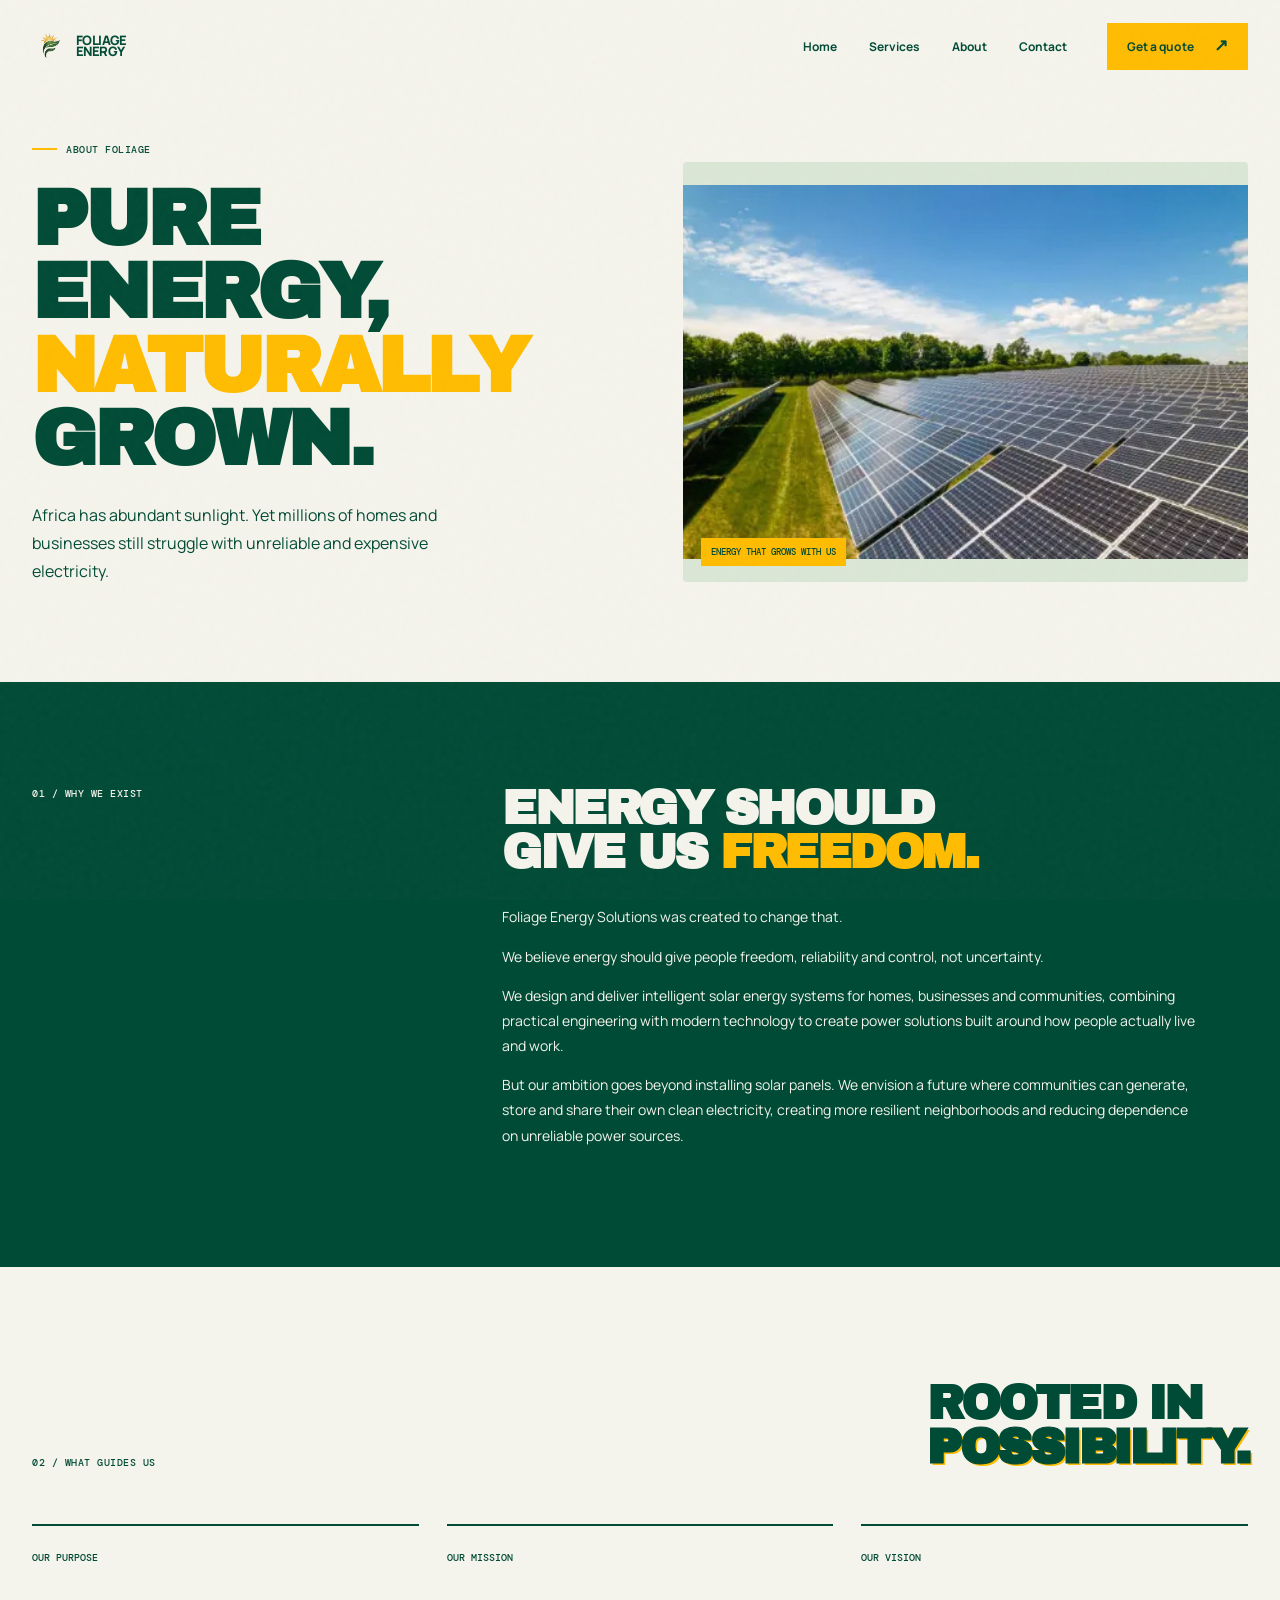
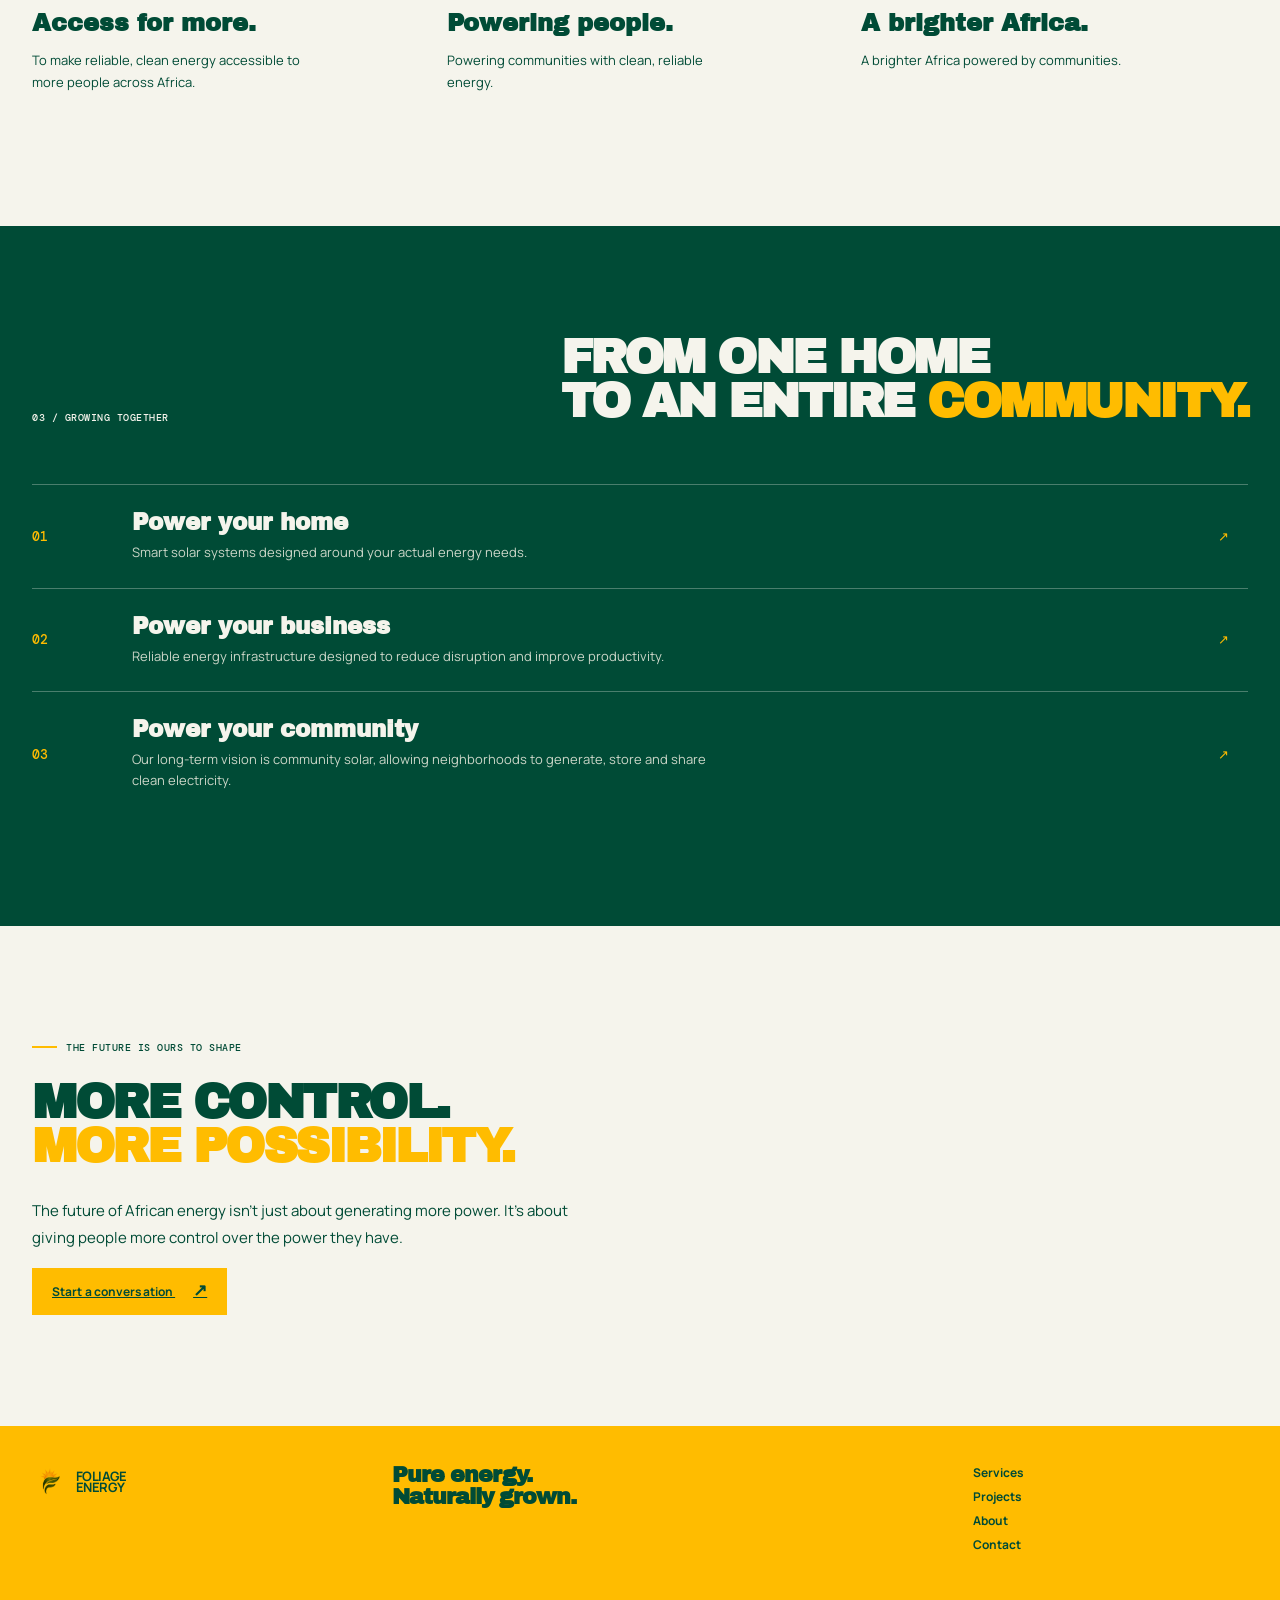
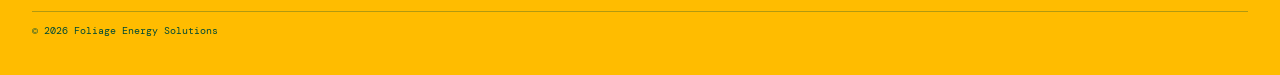
==== about.html @ 7a79e197 "Add About page, navigation functionality, and new assets for improved user experience" ====
<!doctype html>
<html lang="en">

<head>
  <meta charset="UTF-8" />
  <meta name="viewport" content="width=device-width, initial-scale=1.0" />
  <title>About Foliage | Foliage Energy Solutions</title>
  <link rel="preconnect" href="https://fonts.googleapis.com">
  <link rel="icon" type="image/webp" href="assets/fes-logo.webp">
  <link rel="preconnect" href="https://fonts.gstatic.com" crossorigin>
  <link
    href="https://fonts.googleapis.com/css2?family=DM+Mono:wght@400;500&family=Manrope:wght@400;500;600;700;800&family=Archivo+Black&display=swap"
    rel="stylesheet">
  <link rel="stylesheet" href="styles.css" />
</head>

<body class="about-page">
  <div class="noise"></div>
  <nav class="nav shell">
    <a class="wordmark" href="index.html#top"><img src="assets/fes-logo.webp" alt=""><span>FOLIAGE<br>ENERGY</span></a>
    <div class="nav-links"></div>
    <button class="btn btn-sun" type="button" data-open-quote>Get a quote <b>↗</b></button>
    <button class="menu-toggle" type="button" aria-label="Open navigation" aria-expanded="false"
      aria-controls="site-navigation"><span></span><span></span><span></span></button>
  </nav>

  <main id="top">
    <section class="about-hero shell">
      <div class="about-hero-copy">
        <span class="eyebrow"><i></i> ABOUT FOLIAGE</span>
        <h1>PURE ENERGY,<br><em>NATURALLY</em><br>GROWN.</h1>
        <p>Africa has abundant sunlight. Yet millions of homes and businesses still struggle with unreliable and expensive electricity.</p>
      </div>
      <div class="about-hero-image">
        <img src="assets/solar-farm.webp" alt="Rows of solar panels at a solar farm">
        <span>ENERGY THAT GROWS WITH US</span>
      </div>
    </section>

    <section class="about-story">
      <div class="shell about-story-grid">
        <span class="section-number">01 / WHY WE EXIST</span>
        <div>
          <h2>ENERGY SHOULD<br>GIVE US <em>FREEDOM.</em></h2>
          <p>Foliage Energy Solutions was created to change that.</p>
          <p>We believe energy should give people freedom, reliability and control, not uncertainty.</p>
          <p>We design and deliver intelligent solar energy systems for homes, businesses and communities, combining practical engineering with modern technology to create power solutions built around how people actually live and work.</p>
          <p>But our ambition goes beyond installing solar panels. We envision a future where communities can generate, store and share their own clean electricity, creating more resilient neighborhoods and reducing dependence on unreliable power sources.</p>
        </div>
      </div>
    </section>

    <section class="about-principles shell">
      <div class="about-principles-heading">
        <span class="section-number">02 / WHAT GUIDES US</span>
        <h2>ROOTED IN<br><em>POSSIBILITY.</em></h2>
      </div>
      <div class="principle-grid">
        <article><span>OUR PURPOSE</span><h3>Access for more.</h3><p>To make reliable, clean energy accessible to more people across Africa.</p></article>
        <article><span>OUR MISSION</span><h3>Powering people.</h3><p>Powering communities with clean, reliable energy.</p></article>
        <article><span>OUR VISION</span><h3>A brighter Africa.</h3><p>A brighter Africa powered by communities.</p></article>
      </div>
    </section>

    <section class="community-power">
      <div class="shell">
        <div class="community-heading">
          <span class="section-number">03 / GROWING TOGETHER</span>
          <h2>FROM ONE HOME<br>TO AN ENTIRE <em>COMMUNITY.</em></h2>
        </div>
        <div class="community-steps">
          <article><span>01</span><div><h3>Power your home</h3><p>Smart solar systems designed around your actual energy needs.</p></div><b>↗</b></article>
          <article><span>02</span><div><h3>Power your business</h3><p>Reliable energy infrastructure designed to reduce disruption and improve productivity.</p></div><b>↗</b></article>
          <article><span>03</span><div><h3>Power your community</h3><p>Our long-term vision is community solar, allowing neighborhoods to generate, store and share clean electricity.</p></div><b>↗</b></article>
        </div>
      </div>
    </section>

    <section class="about-close shell">
      <span class="eyebrow"><i></i> THE FUTURE IS OURS TO SHAPE</span>
      <h2>MORE CONTROL.<br><em>MORE POSSIBILITY.</em></h2>
      <p>The future of African energy isn’t just about generating more power. It’s about giving people more control over the power they have.</p>
      <a class="btn btn-sun" href="index.html#quote">Start a conversation <b>↗</b></a>
    </section>
  </main>

  <footer class="footer">
    <div class="shell">
      <a class="wordmark" href="index.html#top"><img src="assets/fes-logo.webp" alt=""><span>FOLIAGE<br>ENERGY</span></a>
      <p>Pure energy.<br>Naturally grown.</p>
      <div><a href="index.html#solutions">Services</a><a href="index.html#projects">Projects</a><a href="about.html">About</a><a href="index.html#contact">Contact</a></div>
      <small>© 2026 Foliage Energy Solutions</small>
    </div>
  </footer>
  <script src="navigation.js"></script>
</body>

</html>
---- styles.css ----
:root {
    --green: #004b36;
    --ink: #063c2e;
    --yellow: #ffbc00;
    --cream: #f5f4ec;
    --muted: #cbd6c8;
    --line: rgba(0, 75, 54, .18)
}

* {
    box-sizing: border-box
}

html {
    scroll-behavior: smooth
}

body {
    margin: 0;
    background: var(--cream);
    color: var(--green);
    font-family: Manrope, sans-serif
}

.noise {
    position: fixed;
    inset: 0;
    pointer-events: none;
    z-index: 5;
    opacity: .035;
    background-image: url("data:image/svg+xml,%3Csvg viewBox='0 0 180 180' xmlns='http://www.w3.org/2000/svg'%3E%3Cfilter id='n'%3E%3CfeTurbulence type='fractalNoise' baseFrequency='.8' numOctaves='3' stitchTiles='stitch'/%3E%3C/filter%3E%3Crect width='100%25' height='100%25' filter='url(%23n)' opacity='.9'/%3E%3C/svg%3E")
}

.shell {
    width: min(1240px, calc(100% - 64px));
    margin: auto
}

.nav {
    height: 92px;
    display: flex;
    align-items: center;
    justify-content: space-between
}

.wordmark {
    font-weight: 800;
    font-size: 17px;
    line-height: .9;
    color: var(--green);
    text-decoration: none;
    letter-spacing: -.8px
}

.wordmark span {
    display: block
}

.nav-links {
    display: flex;
    gap: 32px;
    margin-left: auto;
    margin-right: 40px
}

.menu-toggle {
    display: none;
    width: 46px;
    height: 46px;
    padding: 13px 11px;
    border: 0;
    background: var(--yellow);
    color: var(--green);
    cursor: pointer
}

.menu-toggle span {
    display: block;
    width: 24px;
    height: 2px;
    margin: 4px 0;
    background: currentColor;
    transition: transform .2s ease, opacity .2s ease
}

.menu-toggle[aria-expanded="true"] span:first-child {
    transform: translateY(6px) rotate(45deg)
}

.menu-toggle[aria-expanded="true"] span:nth-child(2) {
    opacity: 0
}

.menu-toggle[aria-expanded="true"] span:last-child {
    transform: translateY(-6px) rotate(-45deg)
}

.nav-links a:focus-visible,
.menu-toggle:focus-visible {
    outline: 2px solid var(--green);
    outline-offset: 3px
}

.nav a:not(.wordmark),
.footer a {
    font-size: 12px;
    font-weight: 700;
    text-decoration: none;
    color: var(--green)
}

.btn {
    border: 0;
    padding: 15px 20px;
    font: 700 12px Manrope;
    cursor: pointer;
    letter-spacing: .1px
}

.btn b {
    font-size: 17px;
    margin-left: 18px;
    line-height: 0
}

.btn-sun {
    background: var(--yellow);
    color: var(--green)
}

.btn-dark {
    background: var(--green);
    color: white
}

@media (max-width: 960px) {
    .nav-links {
        display: none;
        position: fixed;
        z-index: 20;
        inset: 0;
        width: 100%;
        height: 100vh;
        height: 100dvh;
        margin: 0;
        padding: 100px 24px 32px;
        flex-direction: column;
        align-items: stretch;
        justify-content: center;
        gap: 0;
        background: var(--cream);
        overflow-y: auto
    }

    .nav-links.is-open {
        display: flex
    }

    .nav .nav-links a {
        width: min(100%, 600px);
        margin-inline: auto;
        padding: 18px 8px;
        border-bottom: 1px solid var(--line);
        font-size: 20px
    }

    .nav .nav-links a:hover {
        background: #dbe7d6
    }

    .nav .nav-links .mobile-quote-action {
        display: block;
        width: min(100%, 600px);
        margin: 24px auto 0;
        padding: 17px 20px;
        border: 0;
        font-size: 14px;
        text-align: center
    }

    .mobile-quote-action b {
        margin-left: 12px
    }

    .nav > [data-open-quote] {
        display: none
    }

    .wordmark,
    .menu-toggle {
        position: relative;
        z-index: 21
    }

    .nav .wordmark {
        mix-blend-mode: multiply
    }

    .menu-toggle {
        display: block
    }
}

body.menu-open {
    overflow: hidden
}

.mobile-quote-action {
    display: none
}

.hero {
    min-height: 680px;
    position: relative;
    padding-top: 71px;
    overflow: hidden
}
.hero-top {
    display: flex;
    flex-direction: row;
    justify-content: space-between;
    align-items: center
}
/* Stack hero content on screens smaller than laptop (960px) */
@media (max-width: 960px) {
    .hero-top {
        flex-direction: column;
        align-items: flex-start;
        gap: 28px;
    }
    .hero {
    min-height: 780px;

}
    .hero-top > div:first-child {
        order: 1;
        width: 100%;
    }
    .hero-visual {
        order: 2;
        width: 100%;
        max-width: 720px;
    }
     .hero-visual {
        margin: 0 auto;

    }
    .hero-visual img {
        width: 50%;
        margin: 0 auto;
        height: auto;
        display: block;
    }
    .hero-copy {
        width: 100%;
        max-width: 640px;
    }

}
@media (max-width: 624px) {

    .hero-visual img {
        width: 60%;
        margin: 0 auto;
        height: auto;
        display: block;
    }

}
@media (max-width: 400px) {

    .hero-visual img {
        width: 80%;
        margin: 0 auto;
        height: auto;
        display: block;
    }

}
.eyebrow,
.section-number {
    font: 500 10px 'DM Mono';
    letter-spacing: .5px
}

.eyebrow {
    display: flex;
    align-items: center;
    gap: 9px
}

.eyebrow i {
    width: 25px;
    height: 2px;
    background: var(--yellow);
    display: block
}

.hero h1,
h2 {
    font: 800 clamp(48px, 6.1vw, 94px)/.91 'Archivo Black', sans-serif;
    letter-spacing: -4px;
    margin: 25px 0
}

.hero h1 em,
h2 em {
    color: var(--yellow);
    font-style: normal
}

.hero-copy {
    width: 330px;
    font-size: 15px;
    line-height: 1.7;
    margin: 0 0 25px
}

.hero-actions {
    display: flex;
    align-items: center;
    gap: 29px
}

.text-link,
.text-button {
    font: 700 12px Manrope;
    text-decoration: none;
    color: var(--green);
    border: 0;
    background: none;
    padding: 0;
    cursor: pointer
}

.text-link span {
    font-size: 18px;
    margin-left: 10px
}

.hero-visual {
    /* position: absolute;
    right: -10px;
    top: 61px;
    width: 50%;
    height: 650px;
    background: #dbe4d8;
    overflow: hidden;
    border-radius: 2px */
}

.sun {
    position: absolute;
    width: 265px;
    height: 265px;
    background: var(--yellow);
    border-radius: 50%;
    top: 62px;
    left: calc(50% - 132px);
    box-shadow: 0 0 0 18px rgba(255, 188, 0, .12)
}

.ray {
    position: absolute;
    background: var(--yellow);
    width: 7px;
    height: 40px;
    left: 50%;
    transform-origin: 3px 205px;
    top: -13px
}

.r1 {
    transform: rotate(50deg)
}

.r2 {
    transform: rotate(90deg)
}

.r3 {
    transform: rotate(130deg)
}

.home {
    position: absolute;
    bottom: 0;
    left: 18%;
    width: 62%;
    height: 370px
}

.house-body {
    background: var(--green);
    width: 77%;
    height: 230px;
    position: absolute;
    bottom: 0;
    left: 14%;
    border-radius: 2px
}

.roof {
    position: absolute;
    background: #052c23;
    width: 100%;
    height: 77px;
    transform: skewY(-18deg);
    top: 70px;
    left: 0
}

.panel-grid {
    position: absolute;
    z-index: 2;
    width: 62%;
    height: 105px;
    left: 19%;
    top: 69px;
    transform: skewY(-18deg);
    background: repeating-linear-gradient(90deg, #0c2942 0 2px, transparent 2px 24%), repeating-linear-gradient(0deg, #0c2942 0 2px, #1f5c7f 2px 22px)
}

.window {
    position: absolute;
    width: 56px;
    height: 75px;
    bottom: 45px;
    left: 40%;
    background: var(--yellow);
    box-shadow: 0 0 40px #ffbc00
}

.leaf {
    position: absolute;
    background: #32804e;
    border-radius: 100% 0 100% 0;
    transform: rotate(-25deg)
}

.leaf-a {
    width: 134px;
    height: 65px;
    right: -20px;
    bottom: 133px
}

.leaf-b {
    width: 88px;
    height: 44px;
    right: 87px;
    bottom: 85px
}

.leaf-c {
    width: 115px;
    height: 57px;
    left: -30px;
    bottom: 93px
}

.hero-foot {
    position: absolute;
    bottom: 21px;
    left: 0;
    right: 0;
    display: flex;
    justify-content: space-between;
    align-items: end;
    font: 500 10px 'DM Mono';
    line-height: 1.5
}

.scroll {
    margin-left: auto;
    margin-right: 10%
}

.ticker {
    background: var(--yellow);
    overflow: hidden;
    padding: 13px 0;
    white-space: nowrap;
    font: 800 17px 'Archivo Black';
    letter-spacing: -.6px
}

.ticker div {
    width: max-content;
    animation: ticker 20s linear infinite
}

.ticker b {
    padding: 0 20px;
    font-size: 13px
}

@keyframes ticker {
    to {
        transform: translateX(-25%)
    }
}

.promise {
    padding: 125px 0 120px;
    display: grid;
    grid-template-columns: 1fr 2fr 1.5fr;
    gap: 45px
}

.promise h2,
.section-head h2,
.equipment h2,
.flow h2,
.live h2,
.quote h2 {
    font-size: 48px;
    letter-spacing: -2.5px
}

.promise h2 em,
.section-head h2 em,
.equipment h2 em,
.flow h2 em,
.live h2 em,
.quote h2 em {
    color: var(--green);
    -webkit-text-stroke: 1px var(--green);
    text-shadow: 2px 2px 0 var(--yellow)
}

.promise p {
    max-width: 360px;
    line-height: 1.65;
    font-size: 14px
}

.stat-grid {
    display: grid;
    grid-template-columns: 1fr 1fr;
    gap: 1px;
    background: var(--line);
    align-self: end
}

.stat-grid div {
    background: var(--cream);
    padding: 15px
}

.stat-grid strong {
    font: 800 31px 'Archivo Black';
    display: block;
    letter-spacing: -2px
}

.stat-grid span {
    font-size: 10px;
    line-height: 1.3;
    display: block;
    margin-top: 8px
}

.solutions {
    background: var(--green);
    color: var(--cream);
    padding: 110px 0
}

.section-head {
    display: grid;
    grid-template-columns: 1fr 1.7fr 1fr;
    align-items: end
}

.section-head h2 {
    margin: 0
}

.section-head h2 em {
    color: var(--yellow);
    -webkit-text-stroke: 0;
    text-shadow: none
}

.section-head p {
    font-size: 13px;
    line-height: 1.7;
    max-width: 200px
}

.solution-grid {
    display: grid;
    grid-template-columns: 1.15fr 1fr 1fr;
    gap: 12px;
    margin-top: 50px
}

.solution-card {
    height: 370px;
    padding: 25px;
    position: relative;
    overflow: hidden;
    color: var(--green)
}

.solution-card span {
    font: 500 11px 'DM Mono'
}

.solution-card h3 {
    font: 800 26px 'Archivo Black';
    letter-spacing: -1.5px;
    margin: 100px 0 5px
}

.solution-card p {
    font-size: 12px;
    line-height: 1.6;
    max-width: 230px
}

.solution-card a {
    position: absolute;
    bottom: 24px;
    text-decoration: none;
    font-weight: 800;
    font-size: 12px;
    color: inherit
}

.home-card {
    background: var(--yellow)
}

.battery-card {
    background: #d4e3ce
}

.business-card {
    background: #edf0e6
}

.mini-house {
    position: absolute;
    right: -10px;
    bottom: 0;
    width: 170px;
    height: 130px;
    background: var(--green);
    clip-path: polygon(14% 20%, 55% 0, 100% 20%, 100% 100%, 0 100%, 0 40%);
    opacity: .9
}

.battery-icon {
    position: absolute;
    right: 30px;
    bottom: 43px;
    width: 74px;
    height: 138px;
    background: var(--green);
    border-radius: 5px;
    padding: 11px;
    display: grid;
    gap: 6px
}

.battery-icon:before {
    content: '';
    position: absolute;
    width: 25px;
    height: 8px;
    background: var(--green);
    top: -7px;
    left: 25px
}

.battery-icon i {
    background: #9bbd8e
}

.bar-chart {
    height: 145px;
    position: absolute;
    right: 25px;
    bottom: 0;
    display: flex;
    gap: 6px;
    align-items: end
}

.bar-chart i {
    width: 20px;
    background: var(--green)
}

.bar-chart i:nth-child(1) {
    height: 42px
}

.bar-chart i:nth-child(2) {
    height: 76px
}

.bar-chart i:nth-child(3) {
    height: 111px
}

.bar-chart i:nth-child(4) {
    height: 145px
}

@media (max-width: 960px) {
    .solution-card > span,
    .solution-card h3,
    .solution-card p {
        position: relative;
        z-index: 1
    }

    .solution-card h3 {
        margin-top: 48px;
        font-size: 23px
    }

    .solution-card p {
        max-width: 205px
    }

    .mini-house {
        z-index: 0;
        width: 145px;
        height: 100px;
        right: -24px
    }

    .battery-icon {
        z-index: 0;
        right: 22px;
        bottom: 28px;
        width: 58px;
        height: 108px;
        padding: 9px
    }

    .battery-icon:before {
        left: 17px
    }

    .bar-chart {
        z-index: 0;
        right: 20px;
        height: 98px;
        gap: 5px
    }

    .bar-chart i {
        width: 15px
    }

    .bar-chart i:nth-child(1) {
        height: 30px
    }

    .bar-chart i:nth-child(2) {
        height: 48px
    }

    .bar-chart i:nth-child(3) {
        height: 72px
    }

    .bar-chart i:nth-child(4) {
        height: 98px
    }

    .solution-card a {
        z-index: 2;
        left: 17px;
        bottom: 17px;
        padding: 8px;
        background: var(--cream)
    }

    .home-card a {
        background: var(--yellow)
    }

    .battery-card a {
        background: #d4e3ce
    }

    .business-card a {
        background: #edf0e6
    }
}

@media (max-width: 1140px) {
    .mini-house,
    .battery-icon,
    .bar-chart {
        right: 0;
        bottom: 0;
        transform: scale(.8);
        transform-origin: bottom right
    }
}

@media (max-width: 750px) {
    .mini-house,
    .battery-icon,
    .bar-chart {
        transform: scale(1)
    }

    .battery-icon {
        right: 30px;
        bottom: 43px
    }

    .bar-chart {
        right: 25px;
        bottom: 0
    }
}

.equipment {
    display: grid;
    grid-template-columns: 1fr 1.15fr;
    gap: 75px;
    padding: 130px 0
}

.equipment-intro {
    padding-top: 4px
}

.equipment-intro p {
    max-width: 350px;
    font-size: 14px;
    line-height: 1.7
}

.text-button {
    margin-top: 24px;
    border-bottom: 1px solid var(--green);
    padding-bottom: 7px
}

.text-button b {
    margin-left: 40px
}

.equipment-photo {
    height: 350px;
    grid-row: span 2;
    overflow: hidden;
    background: var(--green)
}

.equipment-photo img {
    width: 100%;
    height: 100%;
    object-fit: cover
}

.product-list {
    border-top: 1px solid var(--line)
}

.product {
    width: 100%;
    border: 0;
    border-bottom: 1px solid var(--line);
    background: none;
    padding: 16px 0;
    display: grid;
    grid-template-columns: 40px 1fr 1fr 20px;
    align-items: center;
    text-align: left;
    color: var(--green);
    cursor: pointer
}

.product span,
.product small {
    font: 10px 'DM Mono';
    opacity: .75
}

.product b {
    font-size: 13px
}

.product i {
    font-style: normal;
    font-size: 18px
}

.product.active {
    color: #48905c
}

.flow {
    background: #d8e4d4;
    padding: 110px 0
}

.flow-title {
    display: flex;
    justify-content: space-between;
    align-items: end
}

.flow-title h2 {
    margin: 0
}

.steps {
    display: grid;
    grid-template-columns: repeat(3, 1fr);
    gap: 20px;
    margin-top: 70px
}

.steps article {
    border-top: 2px solid var(--green);
    padding-top: 16px
}

.steps b {
    font: 500 11px 'DM Mono'
}

.steps h3 {
    font: 800 23px 'Archivo Black';
    letter-spacing: -1px;
    margin: 39px 0 8px
}

.steps p {
    font-size: 13px;
    line-height: 1.6;
    max-width: 230px
}

.live {
    background: var(--green);
    color: var(--cream);
    min-height: 650px;
    padding: 120px 9%;
    position: relative;
    overflow: hidden;
    display: flex;
    align-items: center
}

.live>div:first-child {
    width: 46%
}

.live h2 em {
    color: var(--yellow);
    -webkit-text-stroke: 0;
    text-shadow: none
}

.live p {
    max-width: 355px;
    font-size: 14px;
    line-height: 1.7
}

.light {
    color: var(--cream)
}

.phone {
    position: absolute;
    right: 13%;
    bottom: -45px;
    background: #f4f5ed;
    color: var(--green);
    height: 540px;
    width: 290px;
    border-radius: 31px 31px 0 0;
    padding: 25px;
    box-shadow: 0 0 0 9px #073b2e
}

.phone-top {
    font: 600 9px 'DM Mono';
    display: flex;
    justify-content: space-between
}

.phone>p {
    font-size: 12px;
    margin: 50px 0 3px
}

.phone>strong {
    font: 800 45px 'Archivo Black';
    letter-spacing: -3px
}

.phone>strong small {
    font: 500 13px 'DM Mono';
    letter-spacing: 0
}

.today {
    font: 10px 'DM Mono';
    display: block;
    margin-top: 6px
}

.chart {
    display: flex;
    gap: 6px;
    height: 100px;
    align-items: end;
    margin: 20px 0
}

.chart i {
    width: 24px;
    background: var(--yellow)
}

.chart i:nth-child(1) {
    height: 25px
}

.chart i:nth-child(2) {
    height: 40px
}

.chart i:nth-child(3) {
    height: 68px
}

.chart i:nth-child(4) {
    height: 88px
}

.chart i:nth-child(5) {
    height: 77px
}

.chart i:nth-child(6) {
    height: 51px
}

.chart i:nth-child(7) {
    height: 28px
}

.phone-card {
    background: #d9e5d4;
    padding: 14px
}

.phone-card span,
.phone-card em {
    font: 9px 'DM Mono';
    display: block
}

.phone-card b {
    font-size: 14px;
    display: block;
    margin: 5px 0
}

.phone-card em {
    color: #32804e
}

.quote {
    padding: 120px 0;
    display: grid;
    grid-template-columns: 1fr 1.15fr;
    gap: 12%
}

.quote-side p {
    font-size: 14px;
    line-height: 1.7;
    max-width: 315px
}

.quote-trust {
    border-top: 1px solid var(--line);
    margin-top: 40px;
    padding-top: 14px;
    display: grid;
    gap: 10px;
    font-size: 11px;
    font-weight: 700
}

#quote-form {
    background: white;
    padding: 35px;
    min-height: 390px
}

.progress {
    display: flex;
    align-items: center;
    gap: 5px;
    margin-bottom: 47px
}

.progress i {
    height: 3px;
    flex: 1;
    background: #e4e9e1
}

.progress i.on {
    background: var(--green)
}

.progress span {
    font: 10px 'DM Mono';
    margin-left: 10px;
    white-space: nowrap
}

.form-step {
    display: none
}

.form-step.active {
    display: block
}

.form-step>label {
    display: block;
    font: 800 22px 'Archivo Black';
    letter-spacing: -1.2px;
    margin-bottom: 25px
}

.form-step>label span {
    font: 400 11px Manrope;
    letter-spacing: 0;
    display: block;
    margin-top: 9px
}

.choice-grid {
    display: grid;
    grid-template-columns: 1fr 1fr;
    gap: 8px
}

.choice {
    border: 1px solid #d9dfd8;
    background: white;
    padding: 16px;
    text-align: left;
    color: var(--green);
    font: 600 12px Manrope;
    cursor: pointer
}

.choice.selected {
    background: #dbe7d6;
    border-color: var(--green)
}

.range-wrap output {
    font: 800 51px 'Archivo Black';
    letter-spacing: -3px;
    display: block
}

.range-wrap input {
    width: 100%;
    accent-color: var(--green);
    margin: 32px 0 7px
}

.range-wrap div {
    display: flex;
    justify-content: space-between;
    font: 10px 'DM Mono'
}

.input-row {
    display: grid;
    grid-template-columns: 1fr 1fr;
    gap: 8px
}

.form-step input {
    width: 100%;
    border: 0;
    border-bottom: 1px solid var(--green);
    padding: 15px 2px;
    margin-bottom: 10px;
    font: 14px Manrope;
    color: var(--green);
    outline: none
}

.form-nav {
    display: flex;
    justify-content: space-between;
    margin-top: 55px
}

.back {
    border: 0;
    background: none;
    color: var(--green);
    font: 700 12px Manrope;
    visibility: hidden;
    cursor: pointer
}

.footer {
    background: var(--yellow);
    padding: 38px 0
}

.footer>div {
    display: grid;
    grid-template-columns: 1.2fr 2fr 1fr;
    gap: 30px;
    align-items: start
}

.footer p {
    font: 800 22px/1 'Archivo Black';
    margin: 0;
    letter-spacing: -1px
}

.footer div div {
    display: grid;
    gap: 7px
}

.footer small {
    grid-column: 1/-1;
    margin-top: 28px;
    font: 10px 'DM Mono';
    border-top: 1px solid rgba(0, 75, 54, .3);
    padding-top: 12px
}

dialog {
    border: 0;
    padding: 50px;
    background: var(--yellow);
    color: var(--green);
    max-width: 490px;
    text-align: center;
    box-shadow: 0 22px 80px #002b20
}

dialog::backdrop {
    background: rgba(0, 47, 33, .73)
}

dialog h2 {
    font-size: 35px;
    letter-spacing: -2px
}

dialog h2 em {
    font-style: normal;
    color: #f5f4ec
}

dialog p {
    font-size: 14px;
    line-height: 1.7
}

.close {
    position: absolute;
    right: 13px;
    top: 8px;
    border: 0;
    background: none;
    font-size: 26px;
    color: var(--green);
    cursor: pointer
}

.modal-sun {
    font-size: 40px
}

@media(max-width:760px) {
    .shell {
        width: calc(100% - 38px)
    }

    .nav {
        height: 75px
    }

    .nav-links {
        display: none
    }

    .nav .btn {
        padding: 12px
    }

    .hero {
        min-height: 715px;
        padding-top: 48px
    }

    .hero h1 {
        font-size: 53px;
        letter-spacing: -2px
    }

    .hero-visual {
        right: -90px;
        top: 370px;
        width: 105%;
        height: 290px
    }

    .sun {
        transform: scale(.58);
        transform-origin: top
    }

    .home {
        transform: scale(.6);
        transform-origin: bottom
    }

    .hero-foot {
        bottom: 14px
    }

    .scroll {
        display: none
    }

    .promise,
    .section-head,
    .quote {
        display: block;
        padding: 75px 0
    }

    .promise h2 {
        margin-top: 25px
    }

    .stat-grid {
        margin-top: 35px
    }

    .section-head p {
        margin-top: 20px
    }

    .solution-grid,
    .steps {
        grid-template-columns: 1fr
    }

    .solution-card {
        height: 320px
    }

    .equipment {
        display: flex;
        flex-direction: column;
        padding: 80px 0;
        gap: 35px
    }

    .equipment-photo {
        order: 2;
        height: 260px
    }

    .product-list {
        order: 3
    }

    .flow {
        padding: 75px 0
    }

    .flow-title {
        display: block
    }

    .steps {
        margin-top: 45px
    }

    .live {
        padding: 75px 25px;
        min-height: 760px
    }

    .live>div:first-child {
        width: 100%
    }

    .phone {
        right: calc(50% - 145px);
        height: 390px;
        width: 290px
    }

    .quote-side {
        margin-bottom: 40px
    }

    .footer>div {
        grid-template-columns: 1fr 1fr
    }

    .footer p {
        font-size: 18px
    }

    .footer div div {
        grid-column: 1/-1;
        grid-row: 2;
        grid-template-columns: repeat(3, 1fr)
    }

    .input-row {
        grid-template-columns: 1fr
    }

    .hero-actions {
        gap: 15px
    }
}

.appliance-picker {
    margin-top: 25px;
    border-top: 1px solid #d9dfd8;
    padding-top: 17px
}

.picker-title {
    font: 800 13px 'Archivo Black';
    letter-spacing: -.4px
}

.picker-title span {
    display: block;
    font: 400 10px Manrope;
    letter-spacing: 0;
    margin-top: 4px
}

.appliance-grid {
    display: grid;
    grid-template-columns: 1fr 1fr;
    gap: 7px;
    margin-top: 13px
}

.appliance-grid label {
    cursor: pointer
}

.appliance-grid input {
    position: absolute;
    opacity: 0
}

.appliance-grid span {
    display: block;
    border: 1px solid #d9dfd8;
    padding: 9px;
    font: 600 10px Manrope
}

.appliance-grid input:checked+span {
    background: #dbe7d6;
    border-color: var(--green)
}

.iron-warning {
    display: flex;
    gap: 8px;
    margin: 14px 0 0;
    padding: 10px;
    background: #fff4cf;
    color: #604b00;
    font-size: 10px;
    line-height: 1.45
}

.iron-warning b {
    display: grid;
    place-items: center;
    flex: 0 0 17px;
    height: 17px;
    border-radius: 50%;
    background: #e7a900;
    color: white;
    font: 800 12px 'DM Mono'
}

.iron-warning strong {
    display: block;
    color: #4a3a00
}

.appliance-picker.is-hidden {
    display: none
}

.about-page .wordmark {
    display: flex;
    align-items: center;
    gap: 8px
}

.about-page .wordmark img {
    width: 36px;
    height: 36px;
    object-fit: contain;
    mix-blend-mode: multiply
}

.about-page .wordmark span {
    font-size: 13px;
    line-height: .82;
    letter-spacing: -.6px
}

.about-hero {
    display: grid;
    grid-template-columns: 1fr 1fr;
    align-items: center;
    gap: 7%;
    min-height: 590px;
    padding-top: 40px;
    padding-bottom: 70px
}

.about-hero h1 {
    margin: 26px 0;
    font: 800 clamp(48px, 6.1vw, 82px)/.94 'Archivo Black', sans-serif;
    letter-spacing: -3px
}

.about-hero h1 em,
.about-principles-heading h2 em,
.community-heading h2 em {
    color: var(--yellow);
    font-style: normal
}

.about-hero-copy>p {
    max-width: 470px;
    font-size: 16px;
    line-height: 1.75
}

.about-hero-image {
    position: relative;
    min-height: 420px;
    background: #dbe7d6;
    display: grid;
    place-items: center;
    overflow: hidden;
    border-radius: 4px
}

.about-hero-image img {
    display: block;
    width: 100%;
    height: 100%;
    position: absolute;
    inset: 0;
    object-fit: contain
}

.about-hero-image span {
    position: absolute;
    left: 18px;
    bottom: 16px;
    padding: 8px 10px;
    background: var(--yellow);
    font: 500 9px 'DM Mono'
}

.about-story {
    padding: 105px 0;
    background: var(--green);
    color: var(--cream)
}

.about-story-grid {
    display: grid;
    grid-template-columns: 1fr 2fr;
    gap: 8%
}

.about-story h2,
.about-principles h2,
.community-heading h2,
.about-close h2 {
    margin: 0 0 30px;
    font-size: 48px;
    letter-spacing: -2.5px
}

.about-story h2 em,
.about-close h2 em {
    color: var(--yellow);
    font-style: normal
}

.about-story-grid>div>p {
    max-width: 700px;
    font-size: 14px;
    line-height: 1.8
}

.about-principles {
    padding-top: 115px;
    padding-bottom: 120px
}

.about-principles-heading {
    display: flex;
    justify-content: space-between;
    align-items: end;
    margin-bottom: 55px
}

.about-principles-heading h2 {
    margin-bottom: 0
}

.about-principles-heading h2 em {
    color: var(--green);
    -webkit-text-stroke: 1px var(--green);
    text-shadow: 2px 2px 0 var(--yellow)
}

.principle-grid {
    display: grid;
    grid-template-columns: repeat(3, 1fr);
    gap: 28px
}

.principle-grid article {
    border-top: 2px solid var(--green);
    padding-top: 18px
}

.principle-grid article>span {
    font: 500 10px 'DM Mono'
}

.principle-grid h3 {
    margin: 44px 0 10px;
    font: 800 24px 'Archivo Black'
}

.principle-grid p {
    max-width: 300px;
    font-size: 13px;
    line-height: 1.7
}

.community-power {
    padding: 110px 0;
    background: var(--green);
    color: var(--cream)
}

.community-heading {
    display: flex;
    justify-content: space-between;
    align-items: end;
    gap: 30px;
    margin-bottom: 60px
}

.community-heading h2 {
    margin: 0
}

.community-steps article {
    display: grid;
    grid-template-columns: 80px 1fr 30px;
    align-items: center;
    gap: 20px;
    padding: 25px 0;
    border-top: 1px solid rgba(245, 244, 236, .3)
}

.community-steps article>span,
.community-steps article>b {
    color: var(--yellow);
    font: 500 13px 'DM Mono'
}

.community-steps h3 {
    margin: 0 0 7px;
    font: 800 23px 'Archivo Black'
}

.community-steps p {
    margin: 0;
    max-width: 590px;
    color: var(--muted);
    font-size: 13px;
    line-height: 1.6
}

.about-close {
    padding-top: 115px;
    padding-bottom: 125px
}

.about-close h2 {
    margin-top: 27px
}

.about-close>p {
    max-width: 580px;
    margin-bottom: 28px;
    font-size: 15px;
    line-height: 1.75
}

@media (max-width: 760px) {
    .about-hero {
        display: flex;
        flex-direction: column;
        align-items: stretch;
        gap: 35px;
        padding-top: 45px;
        padding-bottom: 65px
    }

    .about-hero h1 {
        font-size: 53px;
        letter-spacing: -2px
    }

    .about-hero-copy>p {
        font-size: 14px
    }

    .about-hero-image {
        min-height: 300px
    }

    .about-story,
    .community-power {
        padding: 75px 0
    }

    .about-story-grid {
        display: block
    }

    .about-story-grid>div {
        margin-top: 28px
    }

    .about-story h2,
    .about-principles h2,
    .community-heading h2,
    .about-close h2 {
        font-size: 37px;
        letter-spacing: -2px
    }

    .about-principles {
        padding-top: 80px;
        padding-bottom: 85px
    }

    .about-principles-heading,
    .community-heading {
        display: block;
        margin-bottom: 42px
    }

    .about-principles-heading h2,
    .community-heading h2 {
        margin-top: 24px
    }

    .principle-grid {
        grid-template-columns: 1fr;
        gap: 28px
    }

    .principle-grid h3 {
        margin-top: 25px
    }

    .community-steps article {
        grid-template-columns: 34px 1fr 20px;
        gap: 12px;
        padding: 20px 0
    }

    .community-steps h3 {
        font-size: 19px
    }

    .about-close {
        padding-top: 80px;
        padding-bottom: 90px
    }
}

.home-purpose {
    padding: 90px 0;
    background: var(--green);
    color: var(--cream)
}

.home-purpose-grid {
    display: grid;
    grid-template-columns: 1.05fr .95fr;
    align-items: center;
    gap: 8%
}

.home-purpose-photo {
    position: relative;
    min-height: 430px;
    overflow: hidden;
    border-radius: 4px;
    background: #dbe7d6
}

.home-purpose-photo img {
    position: absolute;
    inset: 0;
    width: 100%;
    height: 100%;
    object-fit: cover
}

.home-purpose-photo span {
    position: absolute;
    left: 16px;
    bottom: 16px;
    padding: 8px 10px;
    background: var(--yellow);
    color: var(--green);
    font: 500 9px 'DM Mono'
}

.home-purpose-copy h2 {
    margin: 22px 0 32px;
    font-size: 48px;
    letter-spacing: -2.5px
}

.home-purpose-copy h2 em {
    color: var(--yellow);
    font-style: normal
}

.home-purpose-copy article {
    padding: 16px 0 12px;
    border-top: 1px solid rgba(245, 244, 236, .3)
}

.home-purpose-copy article span {
    color: var(--yellow);
    font: 500 10px 'DM Mono'
}

.home-purpose-copy article p {
    margin: 8px 0 0;
    font: 800 19px 'Archivo Black';
    line-height: 1.4
}

@media (max-width: 760px) {
    .home-purpose {
        padding: 70px 0
    }

    .home-purpose-grid {
        grid-template-columns: 1fr;
        gap: 32px
    }

    .home-purpose-photo {
        min-height: 250px
    }

    .home-purpose-copy h2 {
        font-size: 37px;
        letter-spacing: -2px
    }
}
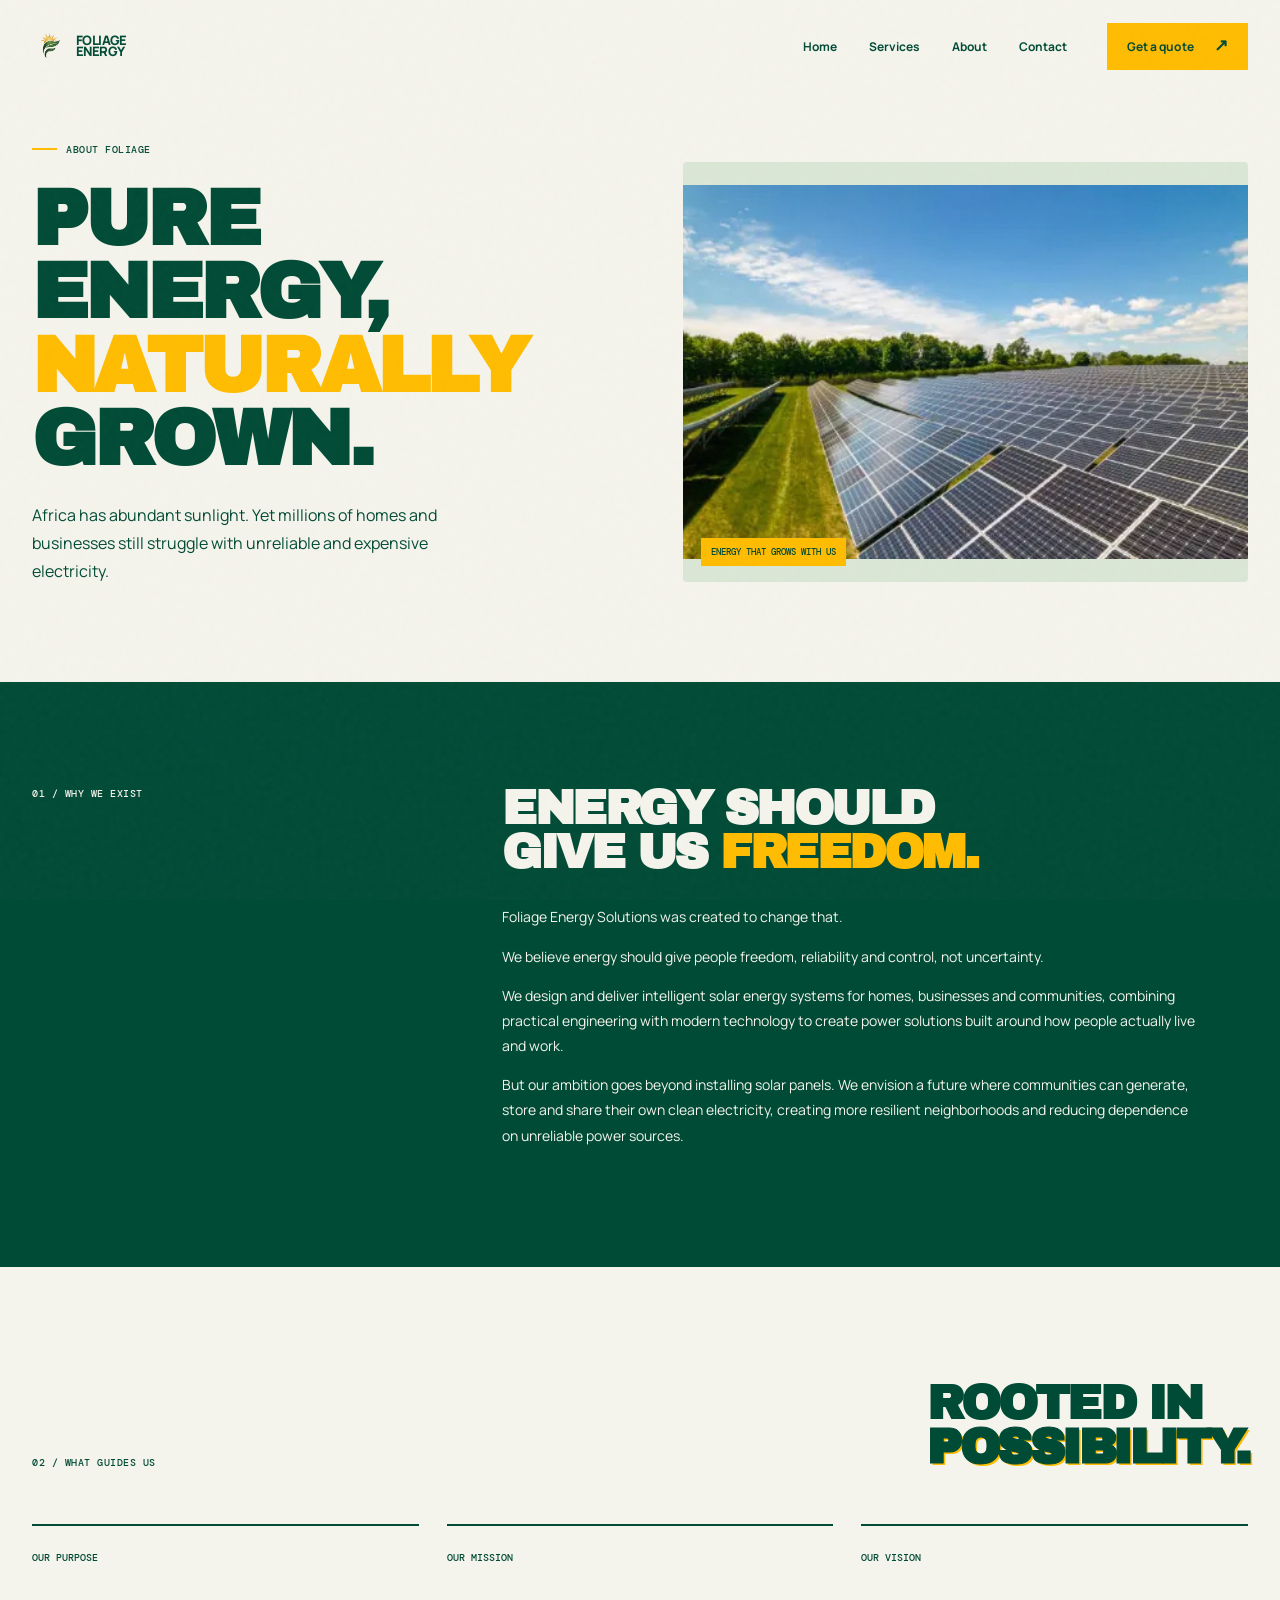
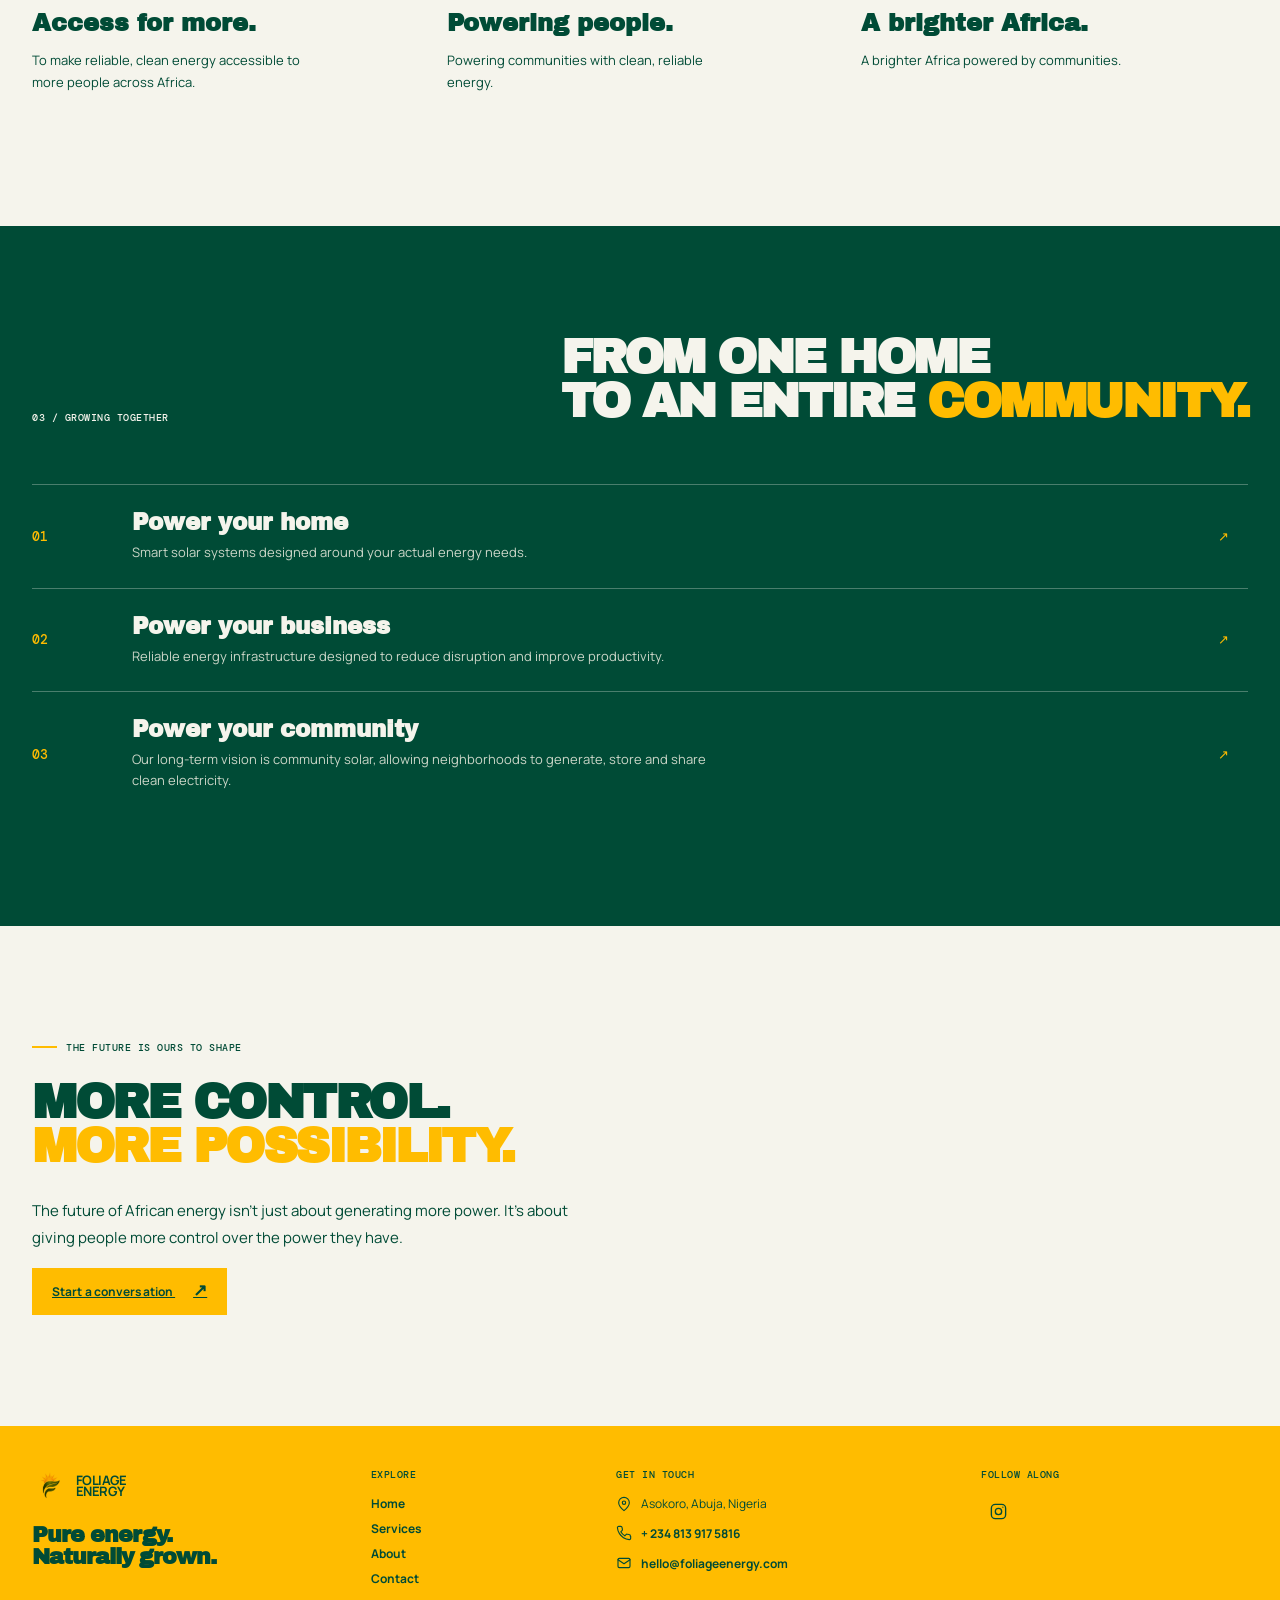
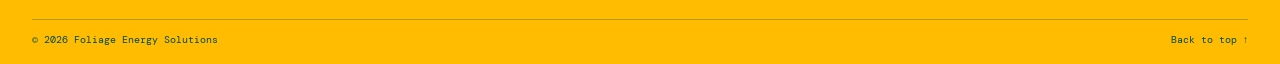
==== commit 644a5e91: "Refactor footer structure and styles; implement dynamic footer rendering in JavaScript" ====
--- a/about.html
+++ b/about.html
@@ -84,15 +84,9 @@
     </section>
   </main>
 
-  <footer class="footer">
-    <div class="shell">
-      <a class="wordmark" href="index.html#top"><img src="assets/fes-logo.webp" alt=""><span>FOLIAGE<br>ENERGY</span></a>
-      <p>Pure energy.<br>Naturally grown.</p>
-      <div><a href="index.html#solutions">Services</a><a href="index.html#projects">Projects</a><a href="about.html">About</a><a href="index.html#contact">Contact</a></div>
-      <small>© 2026 Foliage Energy Solutions</small>
-    </div>
-  </footer>
+  <div id="site-footer"></div>
   <script src="navigation.js"></script>
+  <script src="footer.js"></script>
 </body>
 
 </html>
--- a/styles.css
+++ b/styles.css
@@ -277,6 +277,11 @@
     }
 
 }
+@media (min-width: 365px) and (max-width: 400px) {
+    .hero-visual img {
+        width: 72%
+    }
+}
 .eyebrow,
 .section-number {
     font: 500 10px 'DM Mono';
@@ -1224,33 +1229,139 @@
 
 .footer {
     background: var(--yellow);
-    padding: 38px 0
-}
-
-.footer>div {
-    display: grid;
-    grid-template-columns: 1.2fr 2fr 1fr;
-    gap: 30px;
+    padding: 42px 0 18px
+}
+
+.footer-main {
+    display: grid;
+    grid-template-columns: 1.15fr .8fr 1.25fr 1fr;
+    gap: 32px;
     align-items: start
 }
 
-.footer p {
+.footer-brand .wordmark {
+    display: flex;
+    align-items: center;
+    gap: 8px
+}
+
+.footer-brand .wordmark img {
+    width: 36px;
+    height: 36px;
+    object-fit: contain;
+    mix-blend-mode: multiply
+}
+
+.footer-brand .wordmark span {
+    font-size: 13px;
+    line-height: .82;
+    letter-spacing: -.6px
+}
+
+.footer-brand p {
     font: 800 22px/1 'Archivo Black';
+    margin: 20px 0 0;
+    letter-spacing: -1px
+}
+
+.footer-column {
+    display: grid;
+    align-content: start;
+    justify-items: start;
+    gap: 11px
+}
+
+.footer-label {
+    margin-bottom: 3px;
+    font: 500 10px 'DM Mono';
+    letter-spacing: .5px
+}
+
+.footer-links {
+    display: grid;
+    gap: 8px
+}
+
+.footer-contact address {
+    font-size: 12px;
+    font-style: normal;
+    line-height: 1.5
+}
+
+.footer-detail,
+.footer-social {
+    display: flex;
+    align-items: flex-start;
+    gap: 9px
+}
+
+.footer-contact>a,
+.footer-social {
+    font-size: 12px;
+    line-height: 1.6
+}
+
+.footer-icon {
+    flex: 0 0 16px;
+    width: 16px;
+    height: 16px;
+    margin-top: 1px;
+    fill: none;
+    stroke: currentColor;
+    stroke-width: 1.7;
+    stroke-linecap: round;
+    stroke-linejoin: round
+}
+
+.footer-social {
+    width: 34px;
+    height: 34px;
+    align-items: center;
+    justify-content: center
+}
+
+.footer-social .footer-social-icon {
+    flex-basis: 19px;
+    width: 19px;
+    height: 19px;
+    margin: 0
+}
+
+.footer-bottom {
+    display: flex;
+    justify-content: space-between;
+    align-items: center;
+    gap: 20px;
+    margin-top: 32px;
+    padding-top: 13px;
+    border-top: 1px solid rgba(0, 75, 54, .3);
+}
+
+.footer-bottom small,
+.footer-bottom a {
     margin: 0;
-    letter-spacing: -1px
-}
-
-.footer div div {
-    display: grid;
-    gap: 7px
-}
-
-.footer small {
-    grid-column: 1/-1;
-    margin-top: 28px;
     font: 10px 'DM Mono';
-    border-top: 1px solid rgba(0, 75, 54, .3);
-    padding-top: 12px
+    text-decoration: none
+}
+
+@media (max-width: 900px) {
+    .footer-main {
+        grid-template-columns: 1fr 1fr;
+        gap: 28px 24px
+    }
+
+    .footer-brand {
+        grid-column: 1 / -1;
+        display: flex;
+        justify-content: space-between;
+        align-items: center;
+        gap: 20px
+    }
+
+    .footer-brand p {
+        margin: 0;
+        font-size: 18px
+    }
 }
 
 dialog {
@@ -1424,18 +1535,22 @@
         margin-bottom: 40px
     }
 
-    .footer>div {
-        grid-template-columns: 1fr 1fr
-    }
-
-    .footer p {
-        font-size: 18px
-    }
-
-    .footer div div {
-        grid-column: 1/-1;
-        grid-row: 2;
-        grid-template-columns: repeat(3, 1fr)
+    .footer {
+        padding-top: 34px
+    }
+
+    .footer-main {
+        gap: 24px 18px
+    }
+
+    .footer-contact>a {
+        overflow-wrap: anywhere
+    }
+
+    .footer-bottom {
+        align-items: flex-start;
+        flex-direction: column;
+        gap: 8px
     }
 
     .input-row {
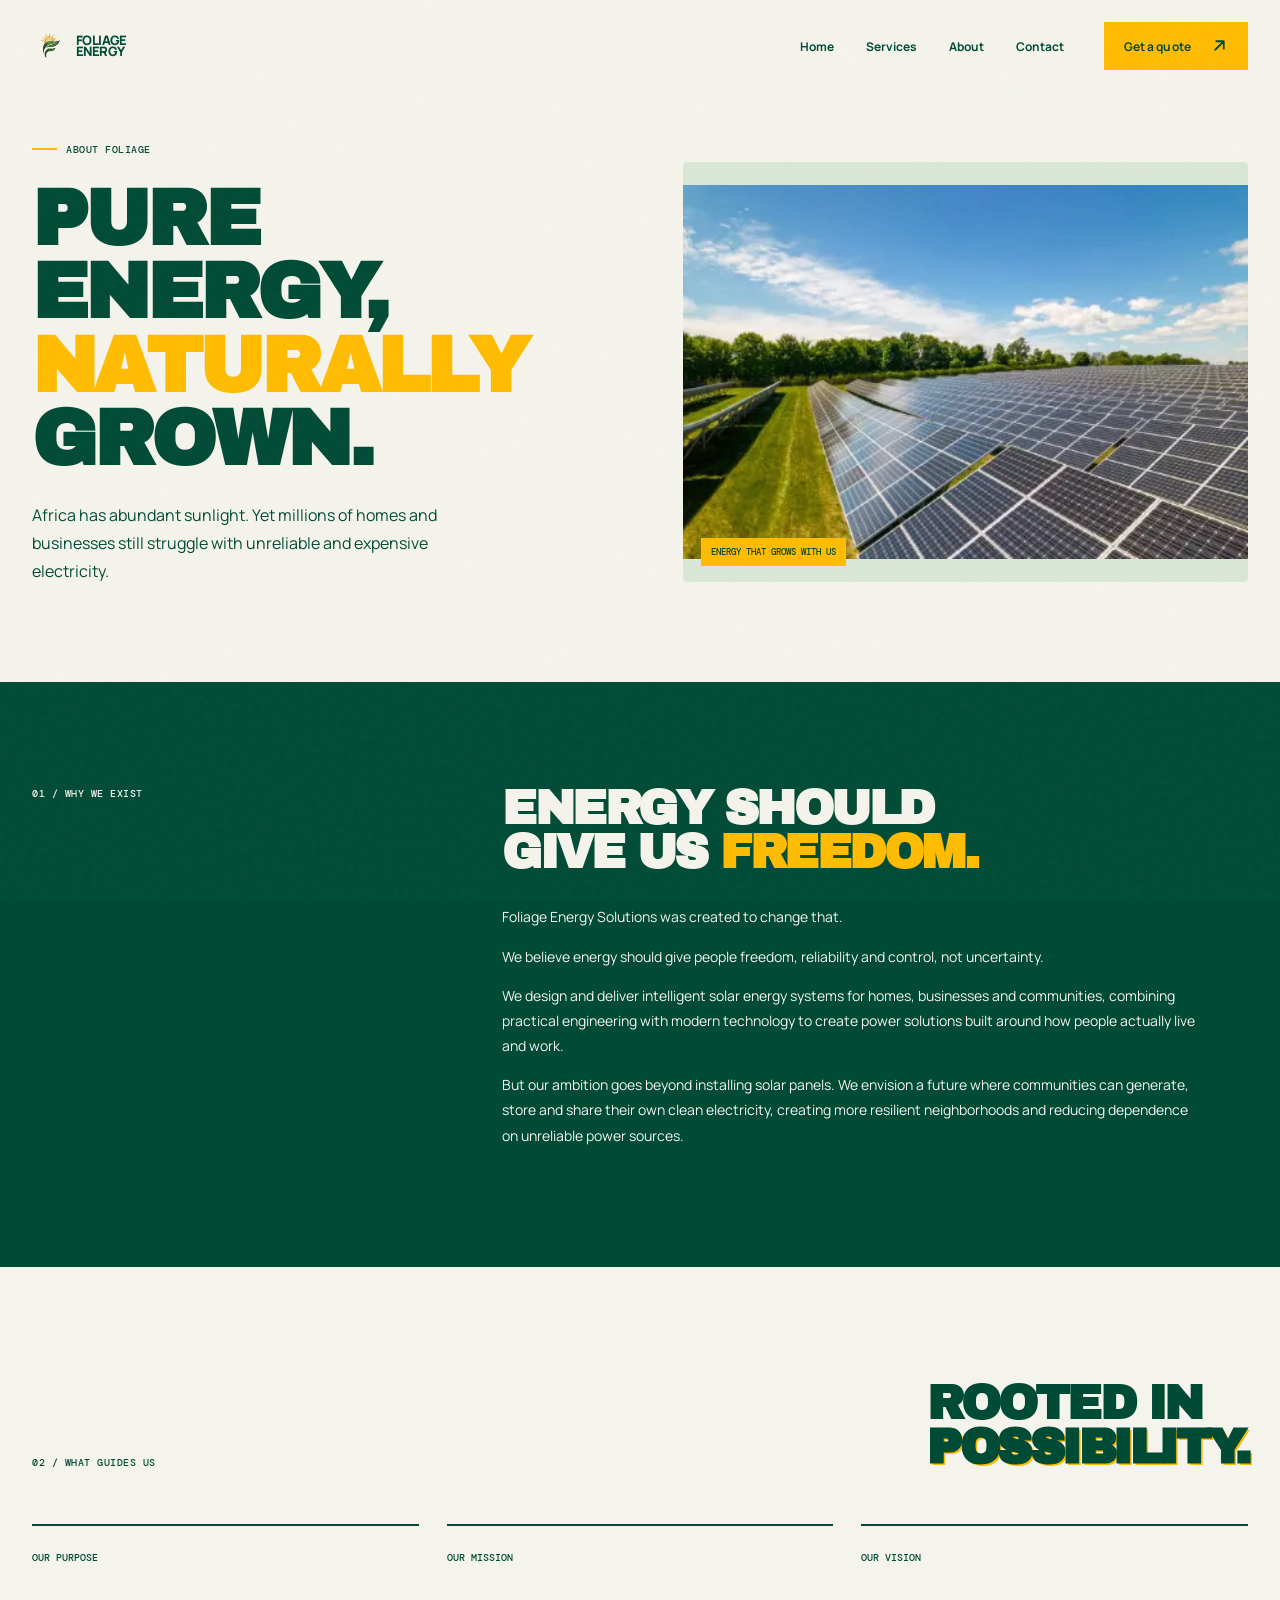
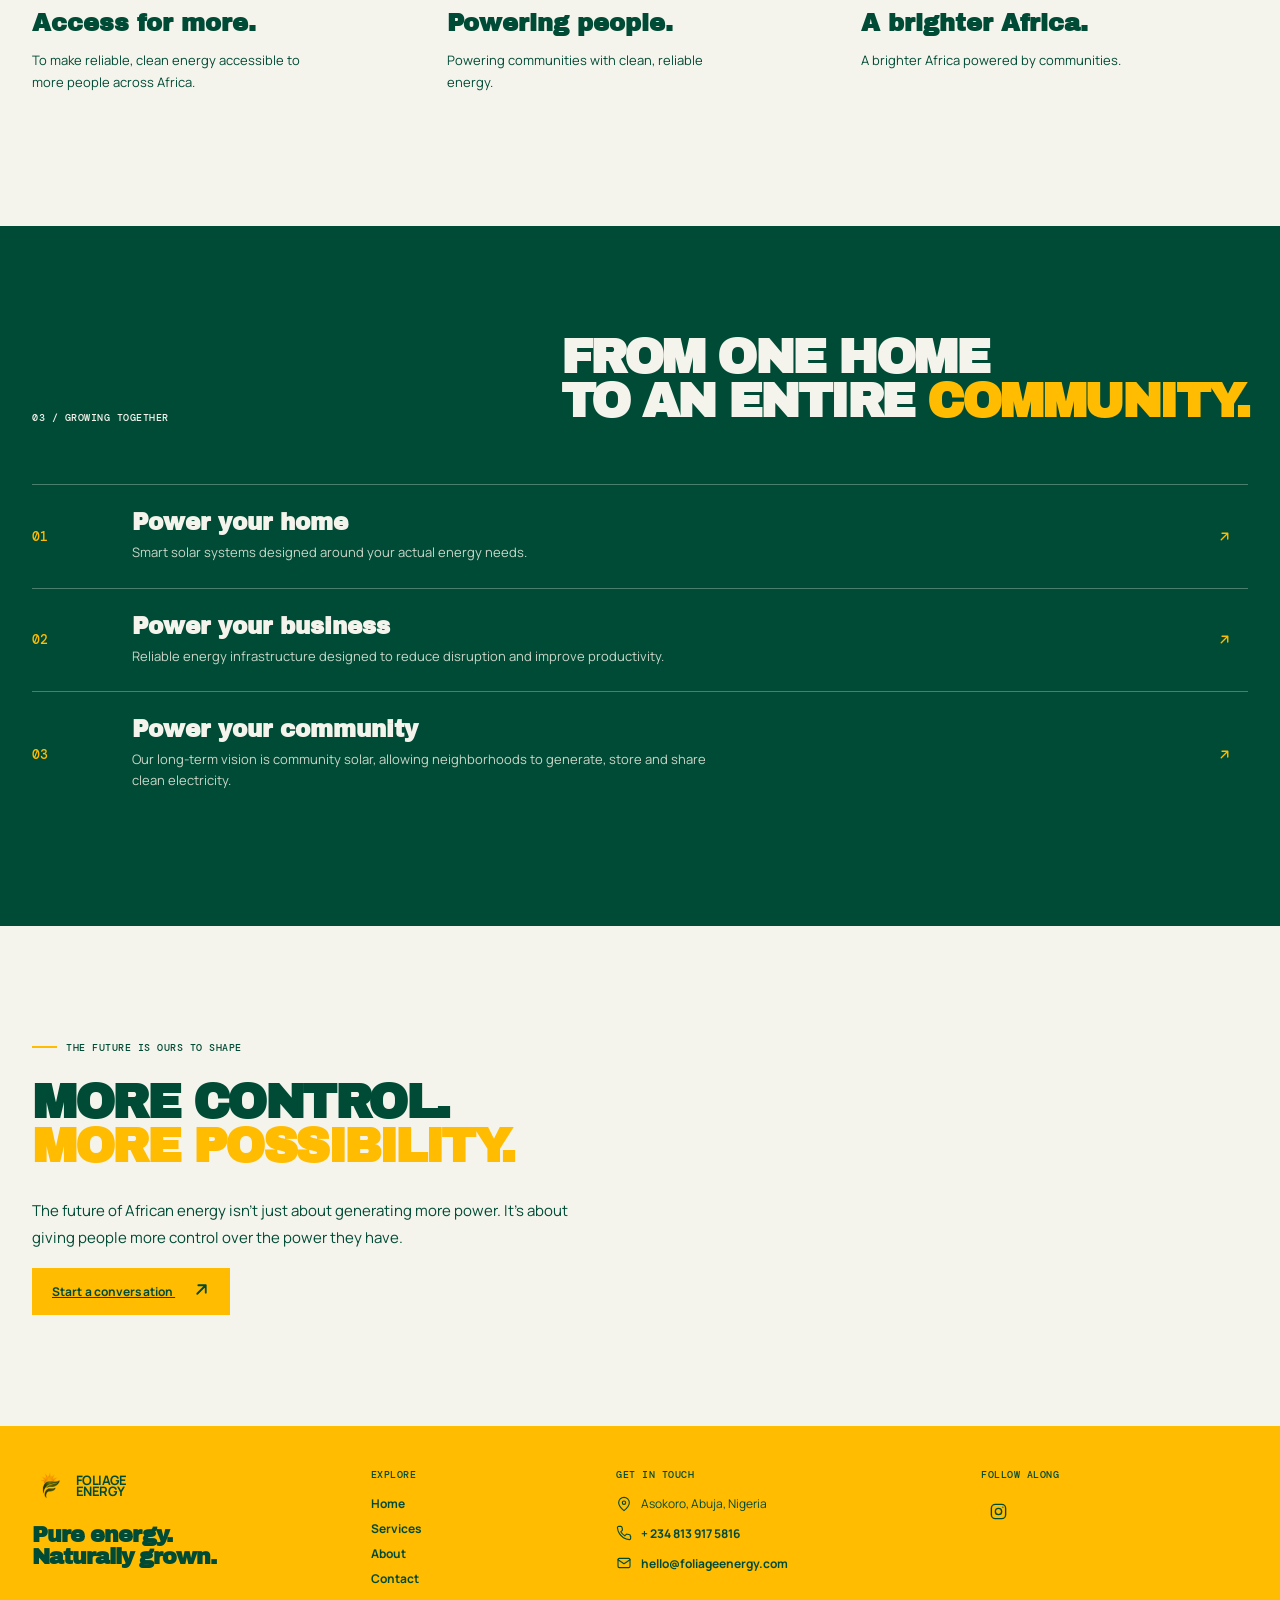
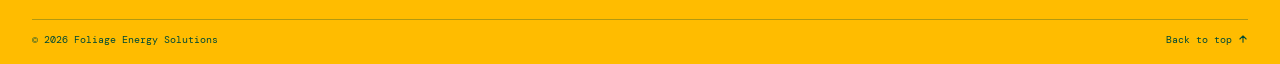
==== commit 89fcaa6c: "Enhance UI with SVG icons for buttons and links; improve accessibility and visual consistency across" ====
--- a/about.html
+++ b/about.html
@@ -19,7 +19,7 @@
   <nav class="nav shell">
     <a class="wordmark" href="index.html#top"><img src="assets/fes-logo.webp" alt=""><span>FOLIAGE<br>ENERGY</span></a>
     <div class="nav-links"></div>
-    <button class="btn btn-sun" type="button" data-open-quote>Get a quote <b>↗</b></button>
+    <button class="btn btn-sun" type="button" data-open-quote>Get a quote <b><svg class="arrow-icon" viewBox="0 0 16 16" aria-hidden="true"><path d="M4 12 12 4M5 4h7v7"/></svg></b></button>
     <button class="menu-toggle" type="button" aria-label="Open navigation" aria-expanded="false"
       aria-controls="site-navigation"><span></span><span></span><span></span></button>
   </nav>
@@ -69,9 +69,9 @@
           <h2>FROM ONE HOME<br>TO AN ENTIRE <em>COMMUNITY.</em></h2>
         </div>
         <div class="community-steps">
-          <article><span>01</span><div><h3>Power your home</h3><p>Smart solar systems designed around your actual energy needs.</p></div><b>↗</b></article>
-          <article><span>02</span><div><h3>Power your business</h3><p>Reliable energy infrastructure designed to reduce disruption and improve productivity.</p></div><b>↗</b></article>
-          <article><span>03</span><div><h3>Power your community</h3><p>Our long-term vision is community solar, allowing neighborhoods to generate, store and share clean electricity.</p></div><b>↗</b></article>
+          <article><span>01</span><div><h3>Power your home</h3><p>Smart solar systems designed around your actual energy needs.</p></div><b><svg class="arrow-icon" viewBox="0 0 16 16" aria-hidden="true"><path d="M4 12 12 4M5 4h7v7"/></svg></b></article>
+          <article><span>02</span><div><h3>Power your business</h3><p>Reliable energy infrastructure designed to reduce disruption and improve productivity.</p></div><b><svg class="arrow-icon" viewBox="0 0 16 16" aria-hidden="true"><path d="M4 12 12 4M5 4h7v7"/></svg></b></article>
+          <article><span>03</span><div><h3>Power your community</h3><p>Our long-term vision is community solar, allowing neighborhoods to generate, store and share clean electricity.</p></div><b><svg class="arrow-icon" viewBox="0 0 16 16" aria-hidden="true"><path d="M4 12 12 4M5 4h7v7"/></svg></b></article>
         </div>
       </div>
     </section>
@@ -80,7 +80,7 @@
       <span class="eyebrow"><i></i> THE FUTURE IS OURS TO SHAPE</span>
       <h2>MORE CONTROL.<br><em>MORE POSSIBILITY.</em></h2>
       <p>The future of African energy isn’t just about generating more power. It’s about giving people more control over the power they have.</p>
-      <a class="btn btn-sun" href="index.html#quote">Start a conversation <b>↗</b></a>
+      <a class="btn btn-sun" href="index.html#quote">Start a conversation <b><svg class="arrow-icon" viewBox="0 0 16 16" aria-hidden="true"><path d="M4 12 12 4M5 4h7v7"/></svg></b></a>
     </section>
   </main>
 
--- a/styles.css
+++ b/styles.css
@@ -121,6 +121,30 @@
     font-size: 17px;
     margin-left: 18px;
     line-height: 0
+}
+
+.arrow-icon {
+    display: inline-block;
+    width: 1em;
+    height: 1em;
+    fill: none;
+    stroke: currentColor;
+    stroke-width: 1.7;
+    stroke-linecap: round;
+    stroke-linejoin: round;
+    vertical-align: -.16em
+}
+
+.arrow-left {
+    transform: rotate(180deg)
+}
+
+.arrow-up {
+    transform: rotate(-90deg)
+}
+
+.arrow-down {
+    transform: rotate(90deg)
 }
 
 .btn-sun {
@@ -246,28 +270,35 @@
 
     }
     .hero-visual img {
-        width: 50%;
-        margin: 0 auto;
-        height: auto;
-        display: block;
-    }
-    .hero-copy {
-        width: 100%;
-        max-width: 640px;
-    }
-
-}
-@media (max-width: 624px) {
-
-    .hero-visual img {
         width: 60%;
         margin: 0 auto;
         height: auto;
         display: block;
     }
-
-}
-@media (max-width: 400px) {
+    .hero-copy {
+        width: 100%;
+        max-width: 640px;
+    }
+
+    .hero .hero-brand-seal {
+        position: relative;
+        bottom: auto;
+        left: auto;
+        margin-top: 20px;
+    }
+
+}
+@media (max-width: 624px) {
+
+    .hero-visual img {
+        width: 70%;
+        margin: 0 auto;
+        height: auto;
+        display: block;
+    }
+
+}
+@media (max-width: 480px) {
 
     .hero-visual img {
         width: 80%;
@@ -279,7 +310,7 @@
 }
 @media (min-width: 365px) and (max-width: 400px) {
     .hero-visual img {
-        width: 72%
+        width: 90%
     }
 }
 .eyebrow,
@@ -1219,6 +1250,9 @@
 }
 
 .back {
+    display: flex;
+    align-items: center;
+    gap: 6px;
     border: 0;
     background: none;
     color: var(--green);
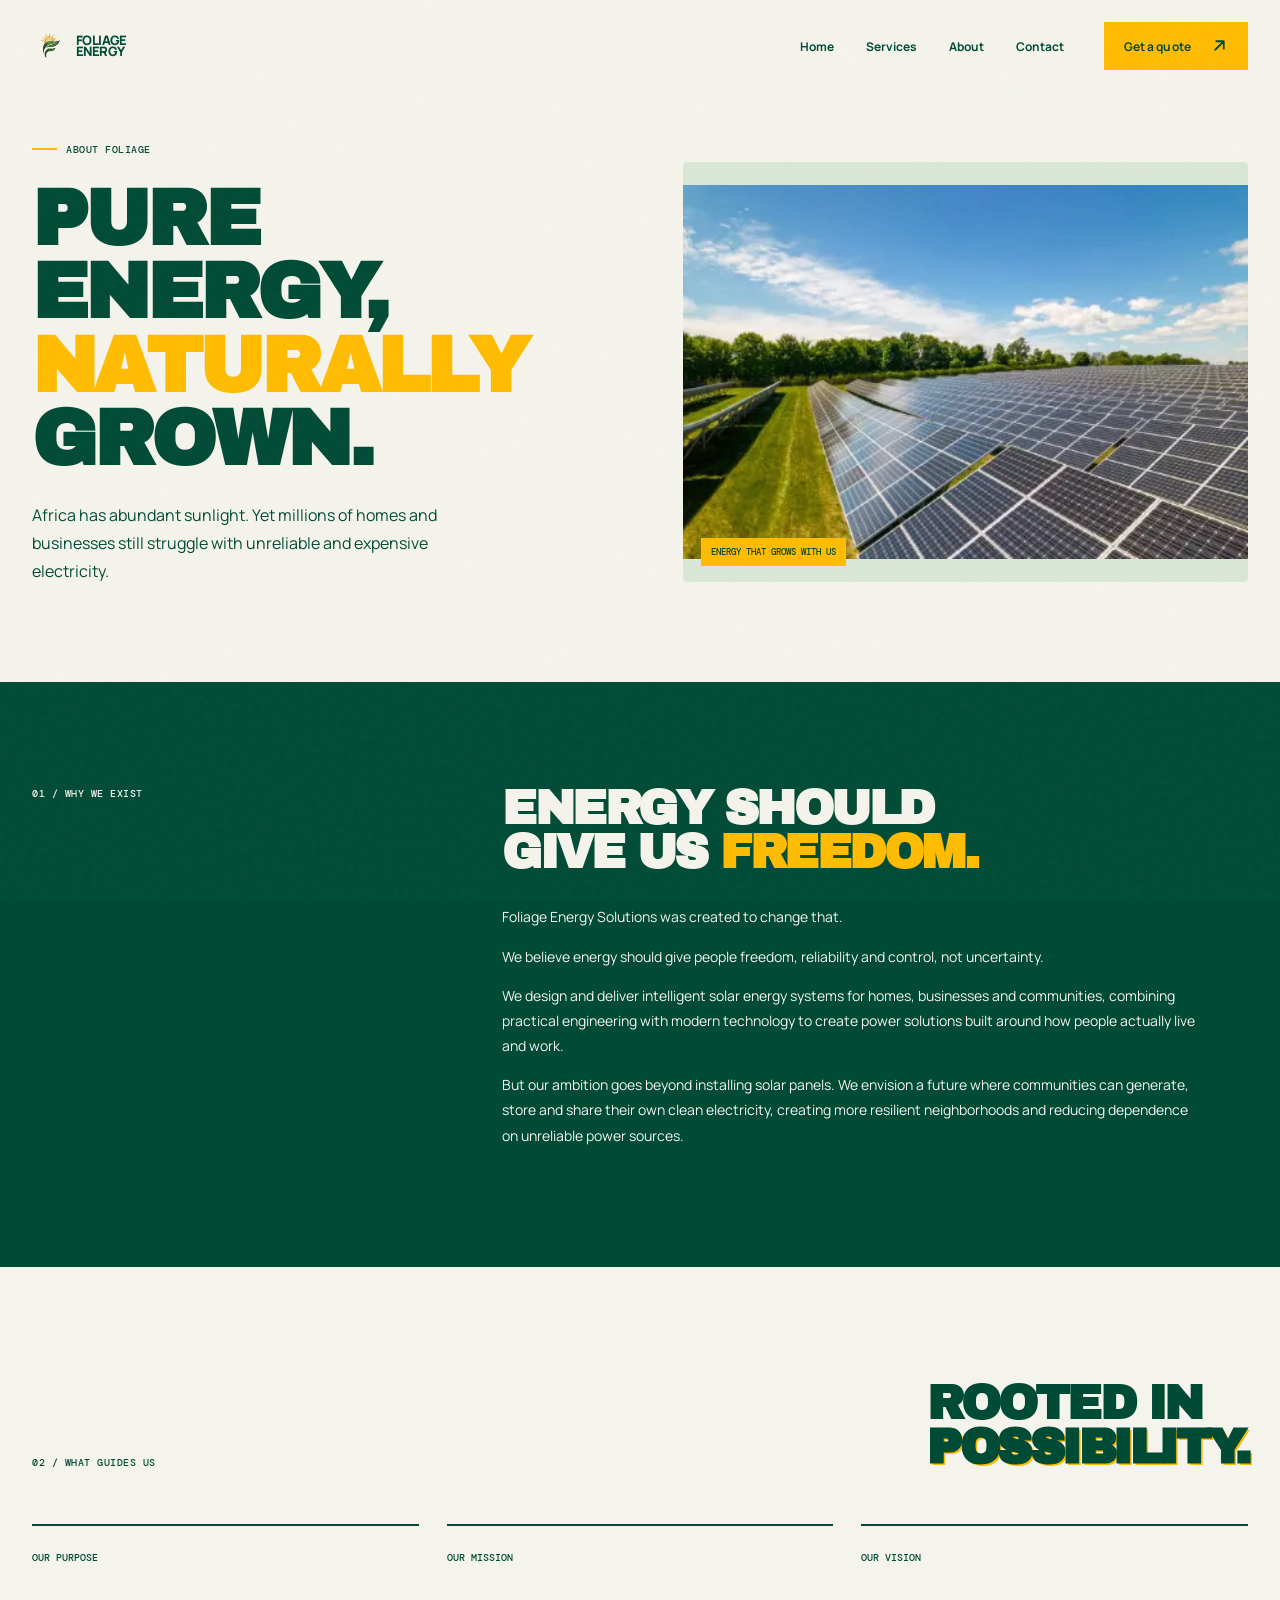
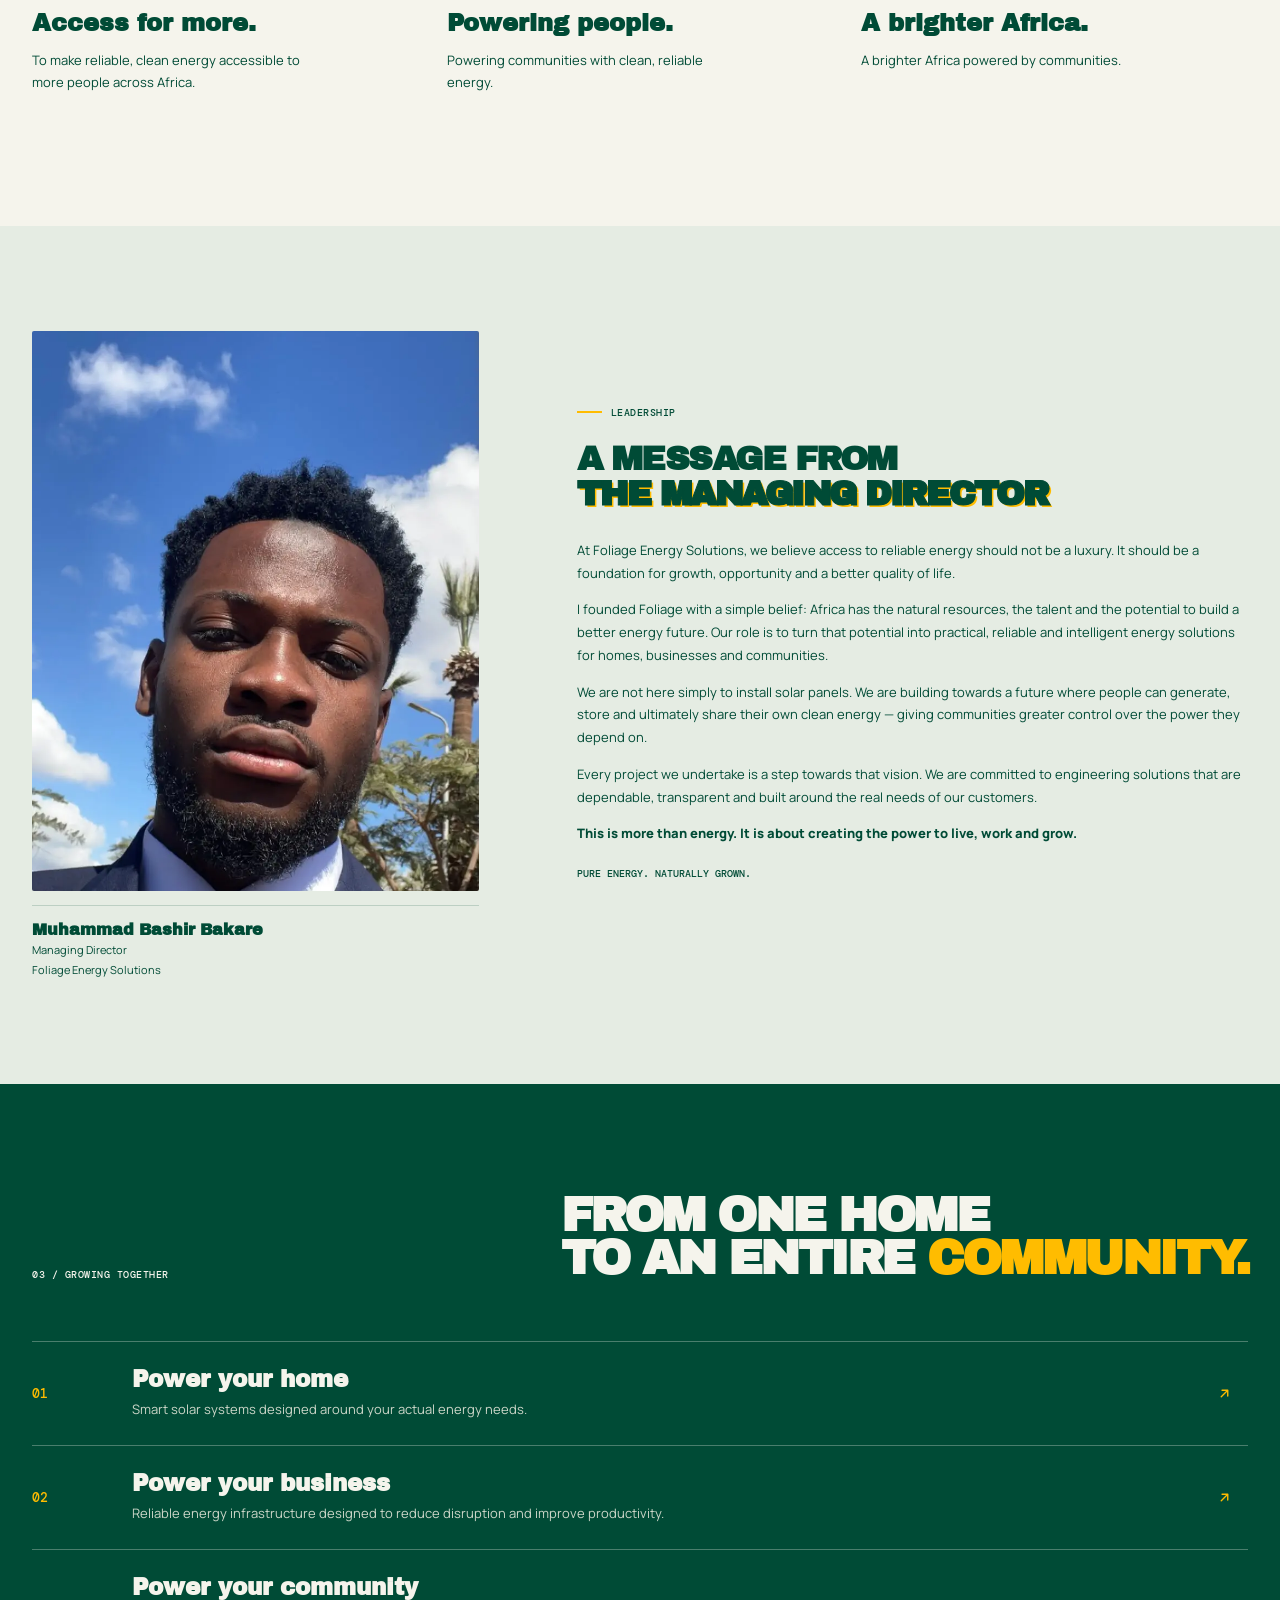
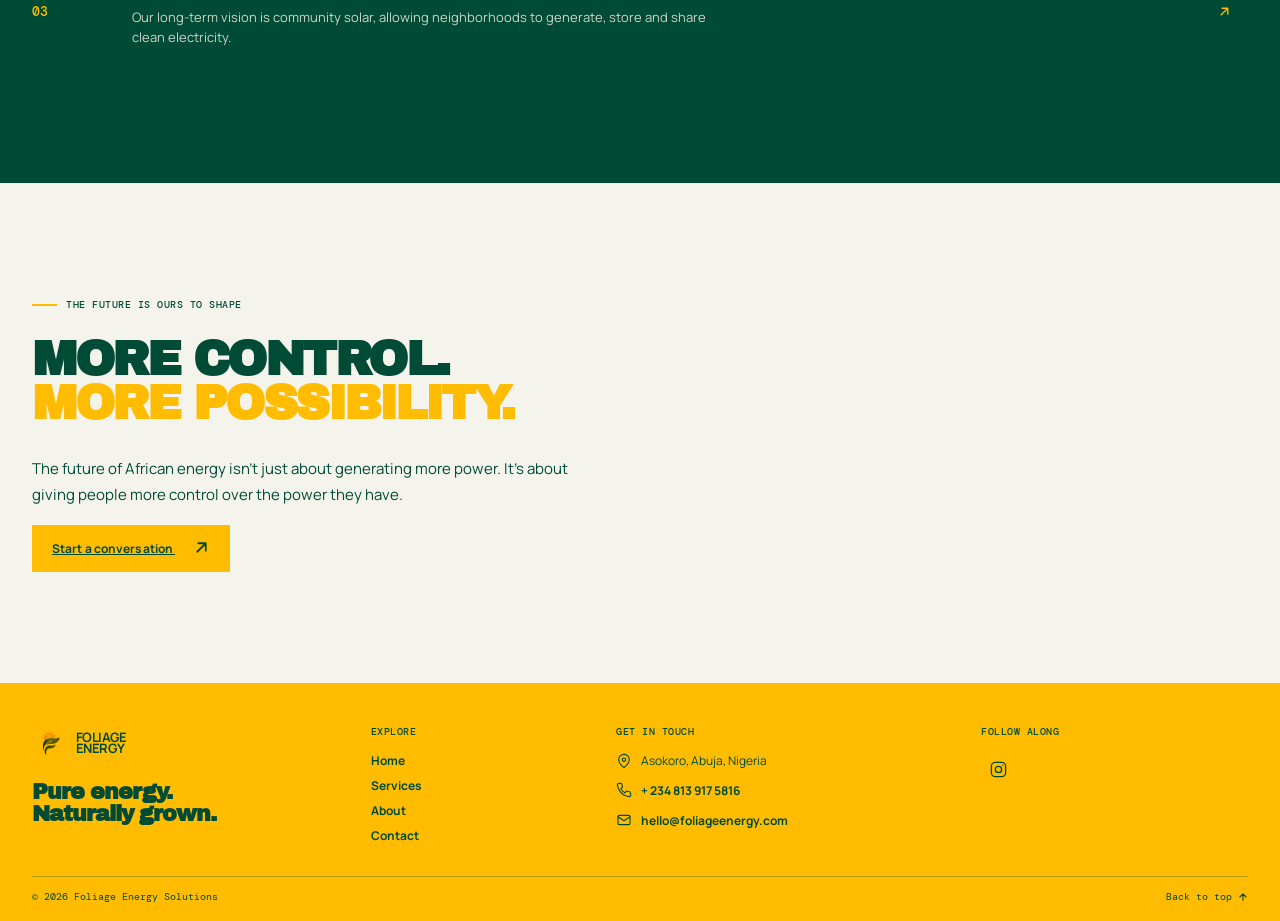
==== commit 8be38988: "Add Contact page and director's message section; implement form submission functionality" ====
--- a/about.html
+++ b/about.html
@@ -62,6 +62,33 @@
       </div>
     </section>
 
+    <section class="director-message">
+      <div class="shell director-message-grid">
+        <div class="director-profile">
+          <figure class="director-portrait">
+            <img src="assets/ceo-img.webp" alt="Muhammad Bashir Bakare, Managing Director of Foliage Energy Solutions">
+          </figure>
+          <div class="director-attribution">
+            <strong>Muhammad Bashir Bakare</strong>
+            <span>Managing Director</span>
+            <span>Foliage Energy Solutions</span>
+          </div>
+        </div>
+        <div class="director-copy">
+          <span class="eyebrow"><i></i> LEADERSHIP</span>
+          <h2>A MESSAGE FROM<br><em>THE MANAGING DIRECTOR</em></h2>
+          <blockquote>
+            <p>At Foliage Energy Solutions, we believe access to reliable energy should not be a luxury. It should be a foundation for growth, opportunity and a better quality of life.</p>
+            <p>I founded Foliage with a simple belief: Africa has the natural resources, the talent and the potential to build a better energy future. Our role is to turn that potential into practical, reliable and intelligent energy solutions for homes, businesses and communities.</p>
+            <p>We are not here simply to install solar panels. We are building towards a future where people can generate, store and ultimately share their own clean energy — giving communities greater control over the power they depend on.</p>
+            <p>Every project we undertake is a step towards that vision. We are committed to engineering solutions that are dependable, transparent and built around the real needs of our customers.</p>
+            <p class="director-emphasis">This is more than energy. It is about creating the power to live, work and grow.</p>
+            <p class="director-signoff">Pure Energy. Naturally Grown.</p>
+          </blockquote>
+        </div>
+      </div>
+    </section>
+
     <section class="community-power">
       <div class="shell">
         <div class="community-heading">
--- a/styles.css
+++ b/styles.css
@@ -301,7 +301,7 @@
 @media (max-width: 480px) {
 
     .hero-visual img {
-        width: 80%;
+        width: 90%;
         margin: 0 auto;
         height: auto;
         display: block;
@@ -310,7 +310,7 @@
 }
 @media (min-width: 365px) and (max-width: 400px) {
     .hero-visual img {
-        width: 90%
+        width: 100%
     }
 }
 .eyebrow,
@@ -1830,6 +1830,90 @@
     line-height: 1.7
 }
 
+.director-message {
+    padding: 105px 0;
+    background: #e5ece3
+}
+
+.director-message-grid {
+    display: grid;
+    grid-template-columns: minmax(260px, .8fr) minmax(0, 1.2fr);
+    align-items: center;
+    gap: 8%
+}
+
+.director-profile {
+    min-width: 0
+}
+
+.director-portrait {
+    margin: 0;
+    aspect-ratio: 4 / 5;
+    max-height: 620px;
+    overflow: hidden;
+    border-radius: 2px;
+    background: #d8e4d4
+}
+
+.director-portrait img {
+    display: block;
+    width: 100%;
+    height: 100%;
+    object-fit: cover;
+    object-position: center 38%
+}
+
+.director-copy h2 {
+    margin: 22px 0 28px;
+    font-size: 34px;
+    line-height: 1.03;
+    letter-spacing: -1.5px
+}
+
+.director-copy h2 em {
+    color: var(--green);
+    font-style: normal;
+    -webkit-text-stroke: 1px var(--green);
+    text-shadow: 2px 2px 0 var(--yellow)
+}
+
+.director-copy blockquote {
+    margin: 0
+}
+
+.director-copy blockquote p {
+    margin: 0 0 14px;
+    font-size: 13px;
+    line-height: 1.75
+}
+
+.director-copy blockquote .director-emphasis {
+    font-weight: 800
+}
+
+.director-copy blockquote .director-signoff {
+    margin: 22px 0 24px;
+    font: 500 10px 'DM Mono';
+    text-transform: uppercase
+}
+
+.director-attribution {
+    display: grid;
+    gap: 4px;
+    margin-top: 14px;
+    padding-top: 15px;
+    border-top: 1px solid var(--line)
+}
+
+.director-attribution strong {
+    font: 800 16px 'Archivo Black'
+}
+
+.director-attribution span {
+    font-size: 11px;
+    line-height: 1.5
+}
+
 .community-power {
     padding: 110px 0;
     background: var(--green);
@@ -1961,6 +2045,24 @@
         margin-top: 25px
     }
 
+    .director-message {
+        padding: 75px 0
+    }
+
+    .director-message-grid {
+        grid-template-columns: 1fr;
+        gap: 32px
+    }
+
+    .director-profile {
+        width: min(100%, 360px);
+        margin: 0 auto
+    }
+
+    .director-copy h2 {
+        font-size: 30px
+    }
+
     .community-steps article {
         grid-template-columns: 34px 1fr 20px;
         gap: 12px;
@@ -2061,4 +2163,315 @@
         font-size: 37px;
         letter-spacing: -2px
     }
+}
+
+.contact-hero {
+    display: grid;
+    grid-template-columns: 1fr 1.05fr;
+    align-items: center;
+    gap: 7%;
+    min-height: 460px;
+    padding-top: 42px;
+    padding-bottom: 66px
+}
+
+.contact-page .wordmark {
+    display: flex;
+    align-items: center;
+    gap: 8px
+}
+
+.contact-page .wordmark img {
+    width: 36px;
+    height: 36px;
+    object-fit: contain;
+    mix-blend-mode: multiply
+}
+
+.contact-page .wordmark span {
+    font-size: 13px;
+    line-height: .82;
+    letter-spacing: -.6px
+}
+
+.contact-hero-copy h1 {
+    margin: 26px 0;
+    font: 800 clamp(48px, 6.1vw, 76px)/.94 'Archivo Black', sans-serif;
+    letter-spacing: -3px
+}
+
+.contact-hero-copy h1 em,
+.contact-form-column h2 em,
+.contact-details h2 em {
+    color: var(--yellow);
+    font-style: normal
+}
+
+.contact-hero-copy>p {
+    max-width: 420px;
+    font-size: 15px;
+    line-height: 1.75
+}
+
+.contact-hero-image {
+    position: relative;
+    height: 350px;
+    margin: 0;
+    overflow: hidden;
+    border-radius: 4px;
+    background: #dbe7d6
+}
+
+.contact-hero-image img {
+    display: block;
+    width: 100%;
+    height: 100%;
+    object-fit: cover
+}
+
+.contact-hero-image figcaption {
+    position: absolute;
+    left: 16px;
+    bottom: 16px;
+    padding: 8px 10px;
+    background: var(--yellow);
+    color: var(--green);
+    font: 500 9px 'DM Mono'
+}
+
+.contact-main {
+    padding: 88px 0 105px;
+    background: #e5ece3
+}
+
+.contact-main-grid {
+    display: grid;
+    grid-template-columns: minmax(0, 1.2fr) minmax(250px, .8fr);
+    gap: 9%
+}
+
+.contact-form-column h2,
+.contact-details h2 {
+    margin: 22px 0 14px;
+    font-size: 40px;
+    letter-spacing: -2px
+}
+
+.contact-form-column h2 em,
+.contact-details h2 em {
+    color: var(--green);
+    -webkit-text-stroke: 1px var(--green);
+    text-shadow: 2px 2px 0 var(--yellow)
+}
+
+.contact-form-intro {
+    max-width: 540px;
+    margin: 0 0 30px;
+    font-size: 13px;
+    line-height: 1.7
+}
+
+.contact-field-grid {
+    display: grid;
+    grid-template-columns: 1fr 1fr;
+    gap: 20px
+}
+
+.contact-field {
+    display: grid;
+    align-content: start;
+    gap: 7px;
+    font-size: 11px;
+    font-weight: 700
+}
+
+.contact-field>span {
+    display: inline;
+    margin-left: 4px;
+    font-size: 10px;
+    font-weight: 400
+}
+
+.contact-field input,
+.contact-field select,
+.contact-field textarea {
+    width: 100%;
+    min-width: 0;
+    border: 1px solid rgba(0, 75, 54, .24);
+    border-radius: 0;
+    padding: 12px 13px;
+    background: var(--cream);
+    color: var(--green);
+    font: 13px Manrope
+}
+
+.contact-field input,
+.contact-field select {
+    min-height: 46px
+}
+
+.contact-field textarea {
+    min-height: 145px;
+    resize: vertical
+}
+
+.contact-field input:focus-visible,
+.contact-field select:focus-visible,
+.contact-field textarea:focus-visible {
+    outline: 2px solid var(--green);
+    outline-offset: 2px
+}
+
+.contact-message {
+    margin-top: 20px
+}
+
+.contact-form-bottom {
+    display: flex;
+    flex-wrap: wrap;
+    align-items: center;
+    gap: 14px 20px;
+    margin-top: 22px
+}
+
+.contact-form-bottom p {
+    flex: 1 1 220px;
+    margin: 0;
+    font-size: 11px;
+    line-height: 1.6
+}
+
+.contact-details {
+    align-self: stretch;
+    padding-left: 32px;
+    border-left: 1px solid var(--line)
+}
+
+.contact-detail-list {
+    display: grid;
+    gap: 24px;
+    margin-top: 38px
+}
+
+.contact-detail {
+    display: flex;
+    align-items: flex-start;
+    gap: 13px
+}
+
+.contact-icon {
+    flex: 0 0 19px;
+    width: 19px;
+    height: 19px;
+    margin-top: 2px;
+    fill: none;
+    stroke: currentColor;
+    stroke-width: 1.7;
+    stroke-linecap: round;
+    stroke-linejoin: round
+}
+
+.contact-detail>div {
+    display: grid;
+    gap: 6px;
+    min-width: 0
+}
+
+.contact-detail>div>span,
+.contact-social>span {
+    font: 500 10px 'DM Mono';
+    letter-spacing: .4px
+}
+
+.contact-detail address {
+    font-size: 13px;
+    font-style: normal;
+    line-height: 1.6
+}
+
+.contact-detail a {
+    overflow-wrap: anywhere;
+    color: var(--green);
+    font-size: 13px;
+    line-height: 1.6;
+    text-decoration: none
+}
+
+.contact-social {
+    display: grid;
+    justify-items: start;
+    gap: 13px;
+    margin-top: 36px;
+    padding-top: 20px;
+    border-top: 1px solid var(--line)
+}
+
+.contact-social a {
+    display: flex;
+    align-items: center;
+    gap: 10px;
+    color: var(--green);
+    font-size: 13px;
+    text-decoration: none
+}
+
+@media (max-width: 760px) {
+    .contact-hero {
+        grid-template-columns: 1fr;
+        gap: 28px;
+        min-height: 0;
+        padding-top: 42px;
+        padding-bottom: 60px
+    }
+
+    .contact-hero-copy h1 {
+        font-size: 53px;
+        letter-spacing: -2px
+    }
+
+    .contact-hero-image {
+        height: auto;
+        aspect-ratio: 1.55
+    }
+
+    .contact-main {
+        padding: 70px 0 80px
+    }
+
+    .contact-main-grid {
+        grid-template-columns: 1fr;
+        gap: 56px
+    }
+
+    .contact-form-column h2,
+    .contact-details h2 {
+        font-size: 35px;
+        letter-spacing: -1.5px
+    }
+
+    .contact-details {
+        padding: 32px 0 0;
+        border-top: 1px solid var(--line);
+        border-left: 0
+    }
+
+    .contact-detail-list {
+        margin-top: 28px
+    }
+}
+
+@media (max-width: 480px) {
+    .contact-field-grid {
+        grid-template-columns: 1fr;
+        gap: 16px
+    }
+
+    .contact-form-bottom {
+        align-items: stretch;
+        flex-direction: column
+    }
+
+    .contact-form-bottom .btn {
+        align-self: flex-start
+    }
 }
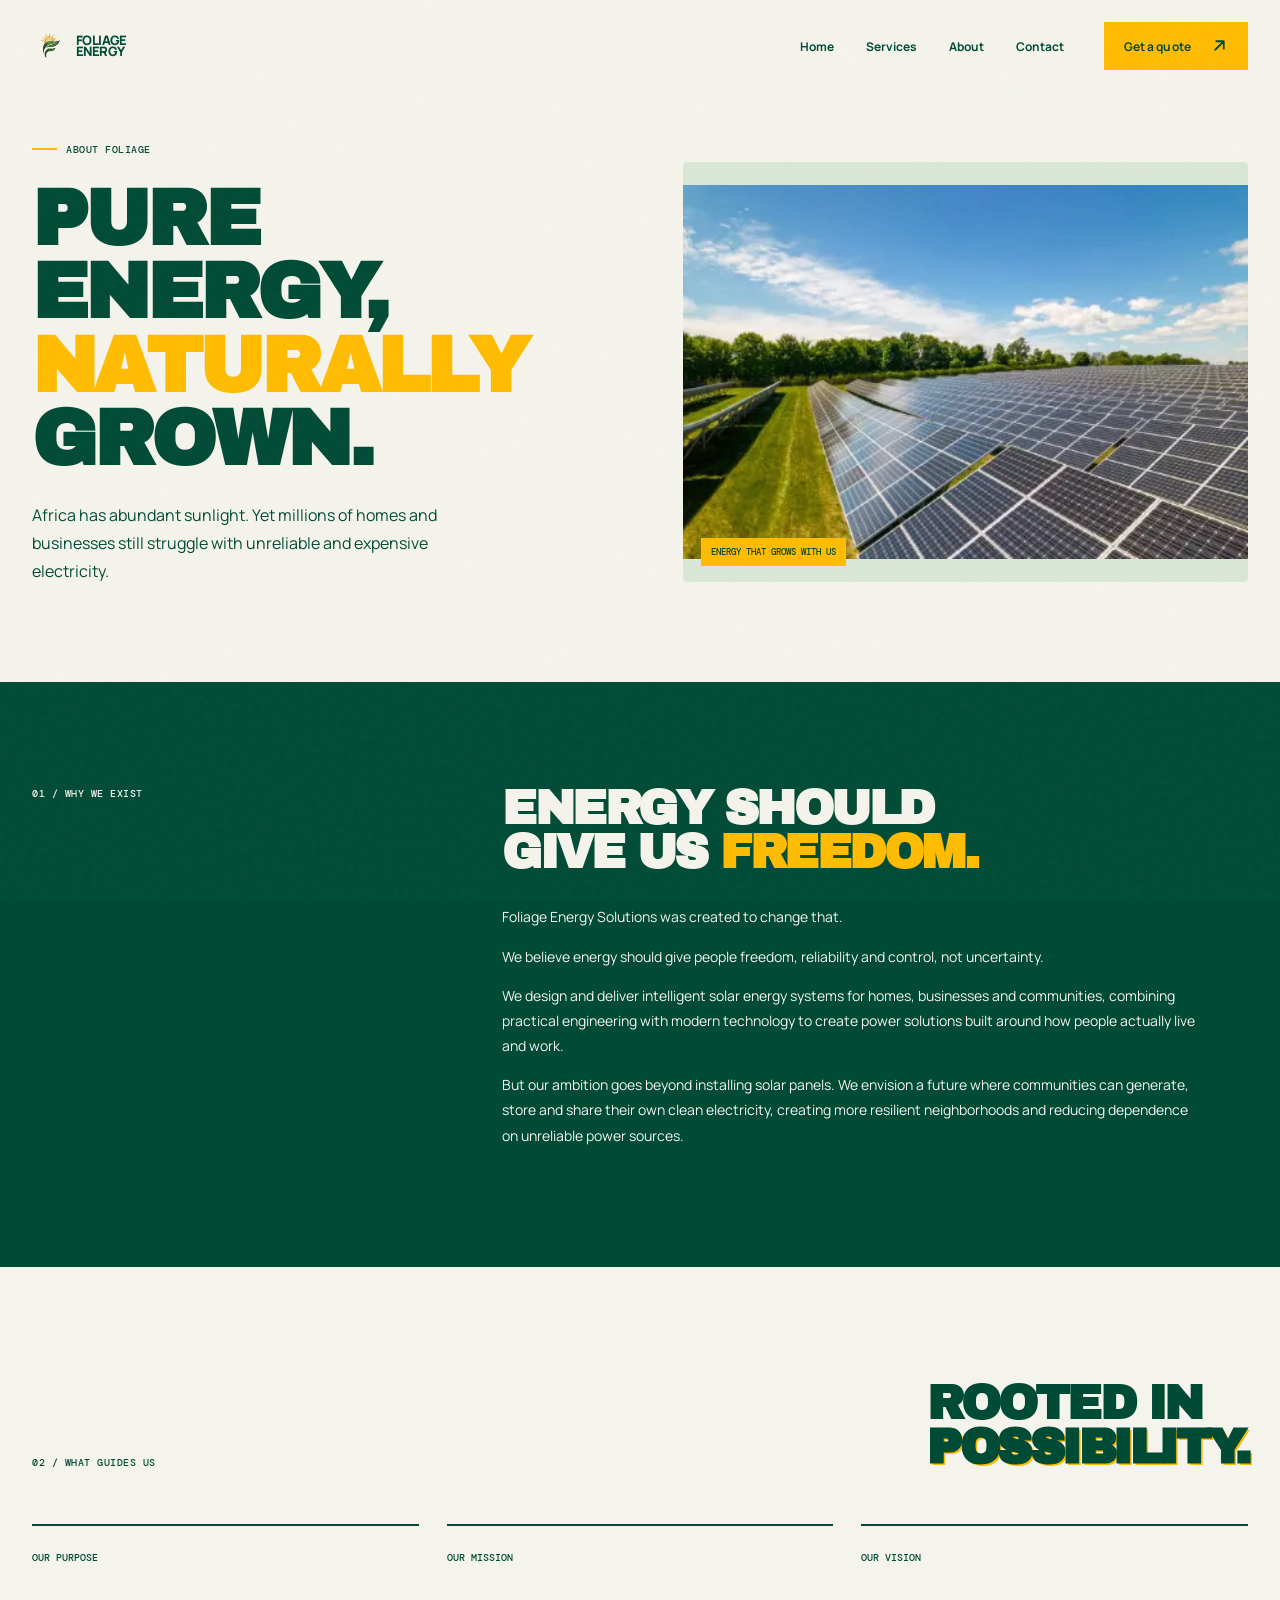
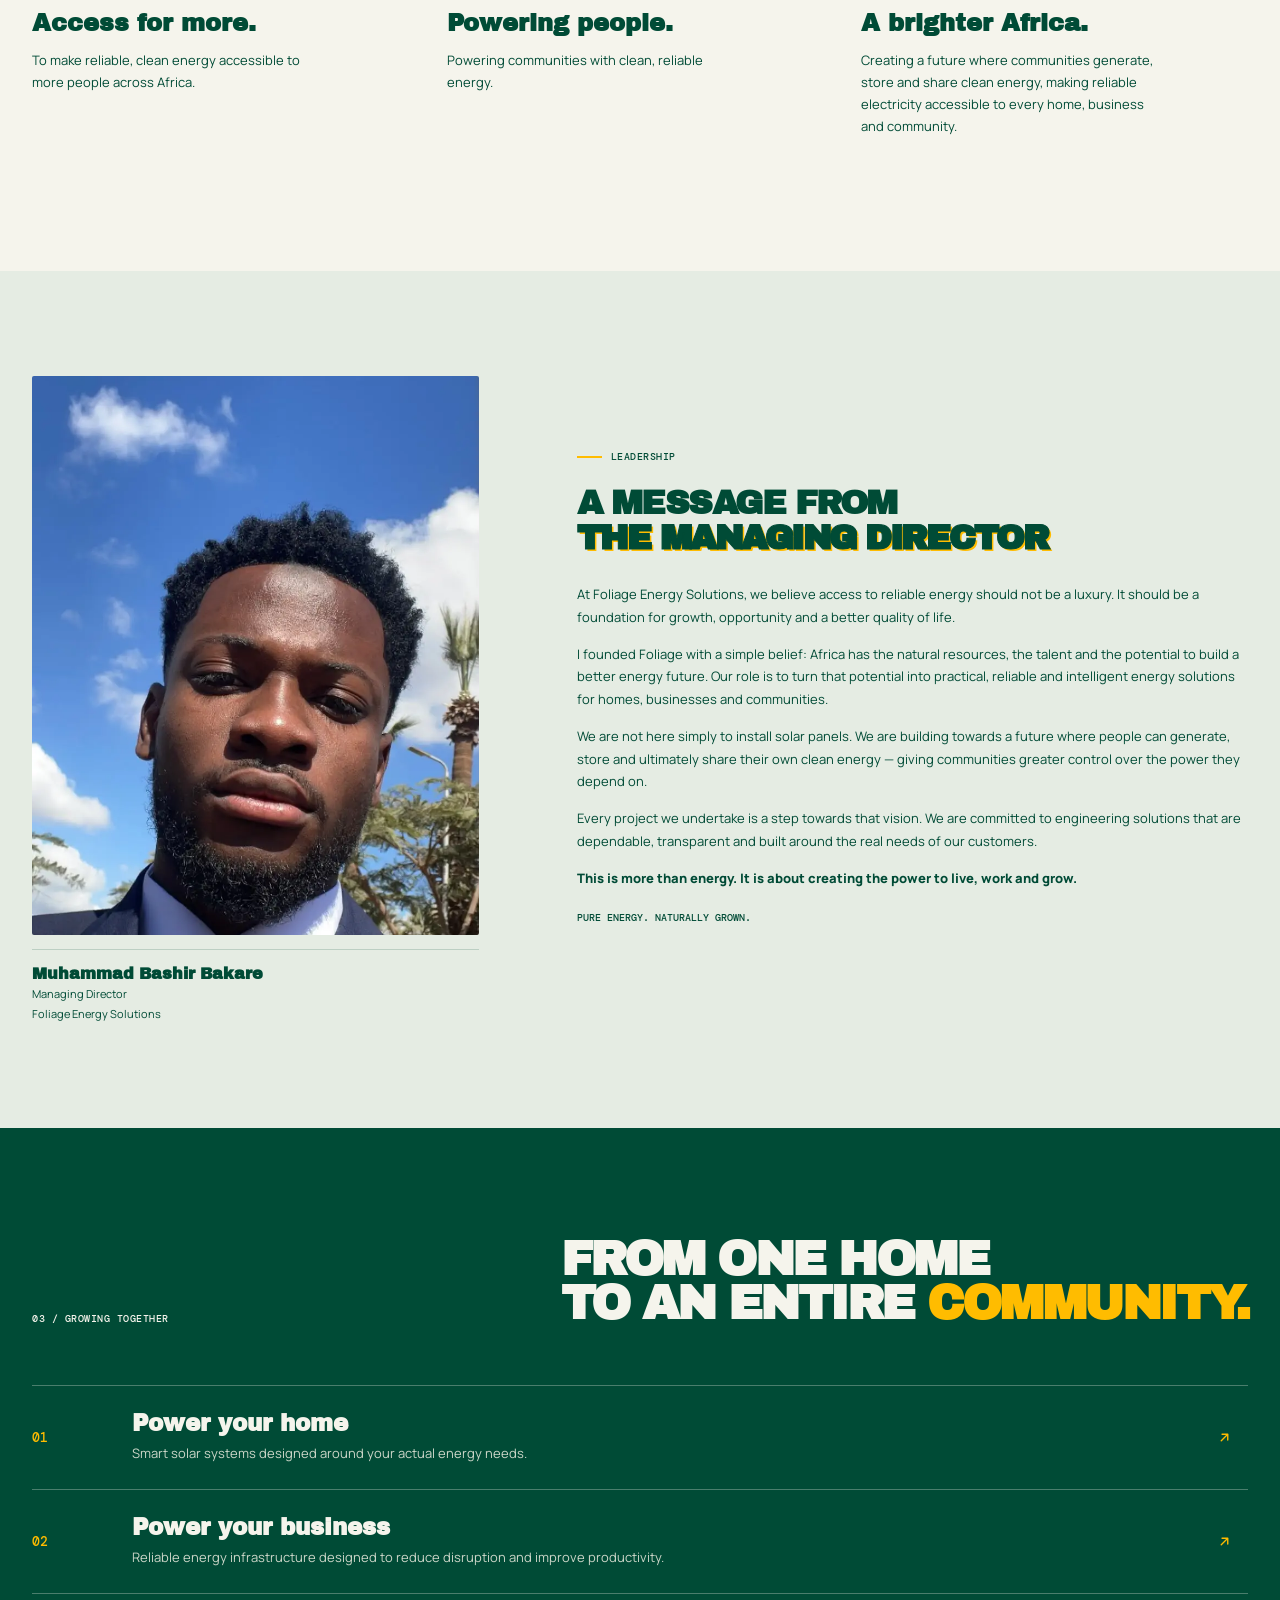
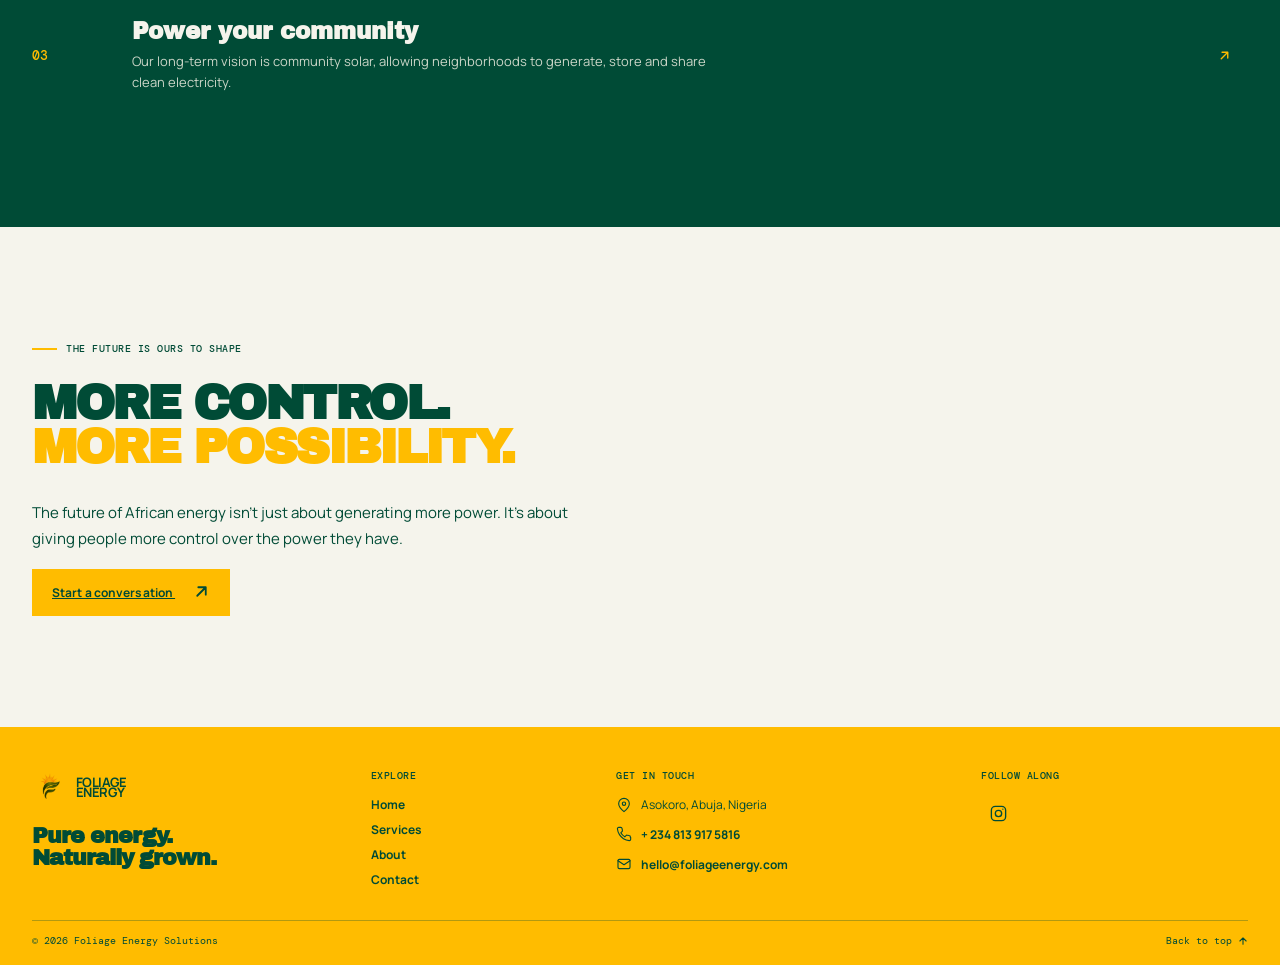
==== commit d92593aa: "Update About and Index pages with enhanced vision statements; improve layout and styling for better " ====
--- a/about.html
+++ b/about.html
@@ -58,7 +58,7 @@
       <div class="principle-grid">
         <article><span>OUR PURPOSE</span><h3>Access for more.</h3><p>To make reliable, clean energy accessible to more people across Africa.</p></article>
         <article><span>OUR MISSION</span><h3>Powering people.</h3><p>Powering communities with clean, reliable energy.</p></article>
-        <article><span>OUR VISION</span><h3>A brighter Africa.</h3><p>A brighter Africa powered by communities.</p></article>
+        <article><span>OUR VISION</span><h3>A brighter Africa.</h3><p>Creating a future where communities generate, store and share clean energy, making reliable electricity accessible to every home, business and community.</p></article>
       </div>
     </section>
 
--- a/styles.css
+++ b/styles.css
@@ -540,8 +540,16 @@
 .promise {
     padding: 125px 0 120px;
     display: grid;
-    grid-template-columns: 1fr 2fr 1.5fr;
+    grid-template-columns: 1.3fr .7fr;
     gap: 45px
+}
+
+.promise-copy {
+    align-self: center
+}
+
+.promise-copy h2 {
+    margin: 24px 0
 }
 
 .promise h2,
@@ -595,6 +603,44 @@
     line-height: 1.3;
     display: block;
     margin-top: 8px
+}
+
+.promise-features {
+    grid-column: 1 / -1;
+    display: grid;
+    grid-template-columns: repeat(5, minmax(0, 1fr));
+    gap: 22px;
+    margin-top: 12px
+}
+
+.promise-features article {
+    min-width: 0;
+    padding-top: 14px;
+    border-top: 1px solid var(--line)
+}
+
+.promise-features article>span {
+    font: 500 10px 'DM Mono';
+    color: #32804e
+}
+
+.promise-features h3 {
+    margin: 25px 0 9px;
+    font: 800 17px/1.2 'Archivo Black'
+}
+
+.promise-features p {
+    max-width: none;
+    margin: 0;
+    font-size: 12px;
+    line-height: 1.65
+}
+
+@media (max-width: 960px) {
+    .promise-features {
+        grid-template-columns: repeat(3, minmax(0, 1fr));
+        row-gap: 28px
+    }
 }
 
 .solutions {
@@ -1509,6 +1555,11 @@
         margin-top: 35px
     }
 
+    .promise-features {
+        grid-template-columns: repeat(2, minmax(0, 1fr));
+        column-gap: 18px
+    }
+
     .section-head p {
         margin-top: 20px
     }
@@ -1593,6 +1644,12 @@
 
     .hero-actions {
         gap: 15px
+    }
+}
+
+@media (max-width: 480px) {
+    .promise-features {
+        grid-template-columns: 1fr
     }
 }
 
